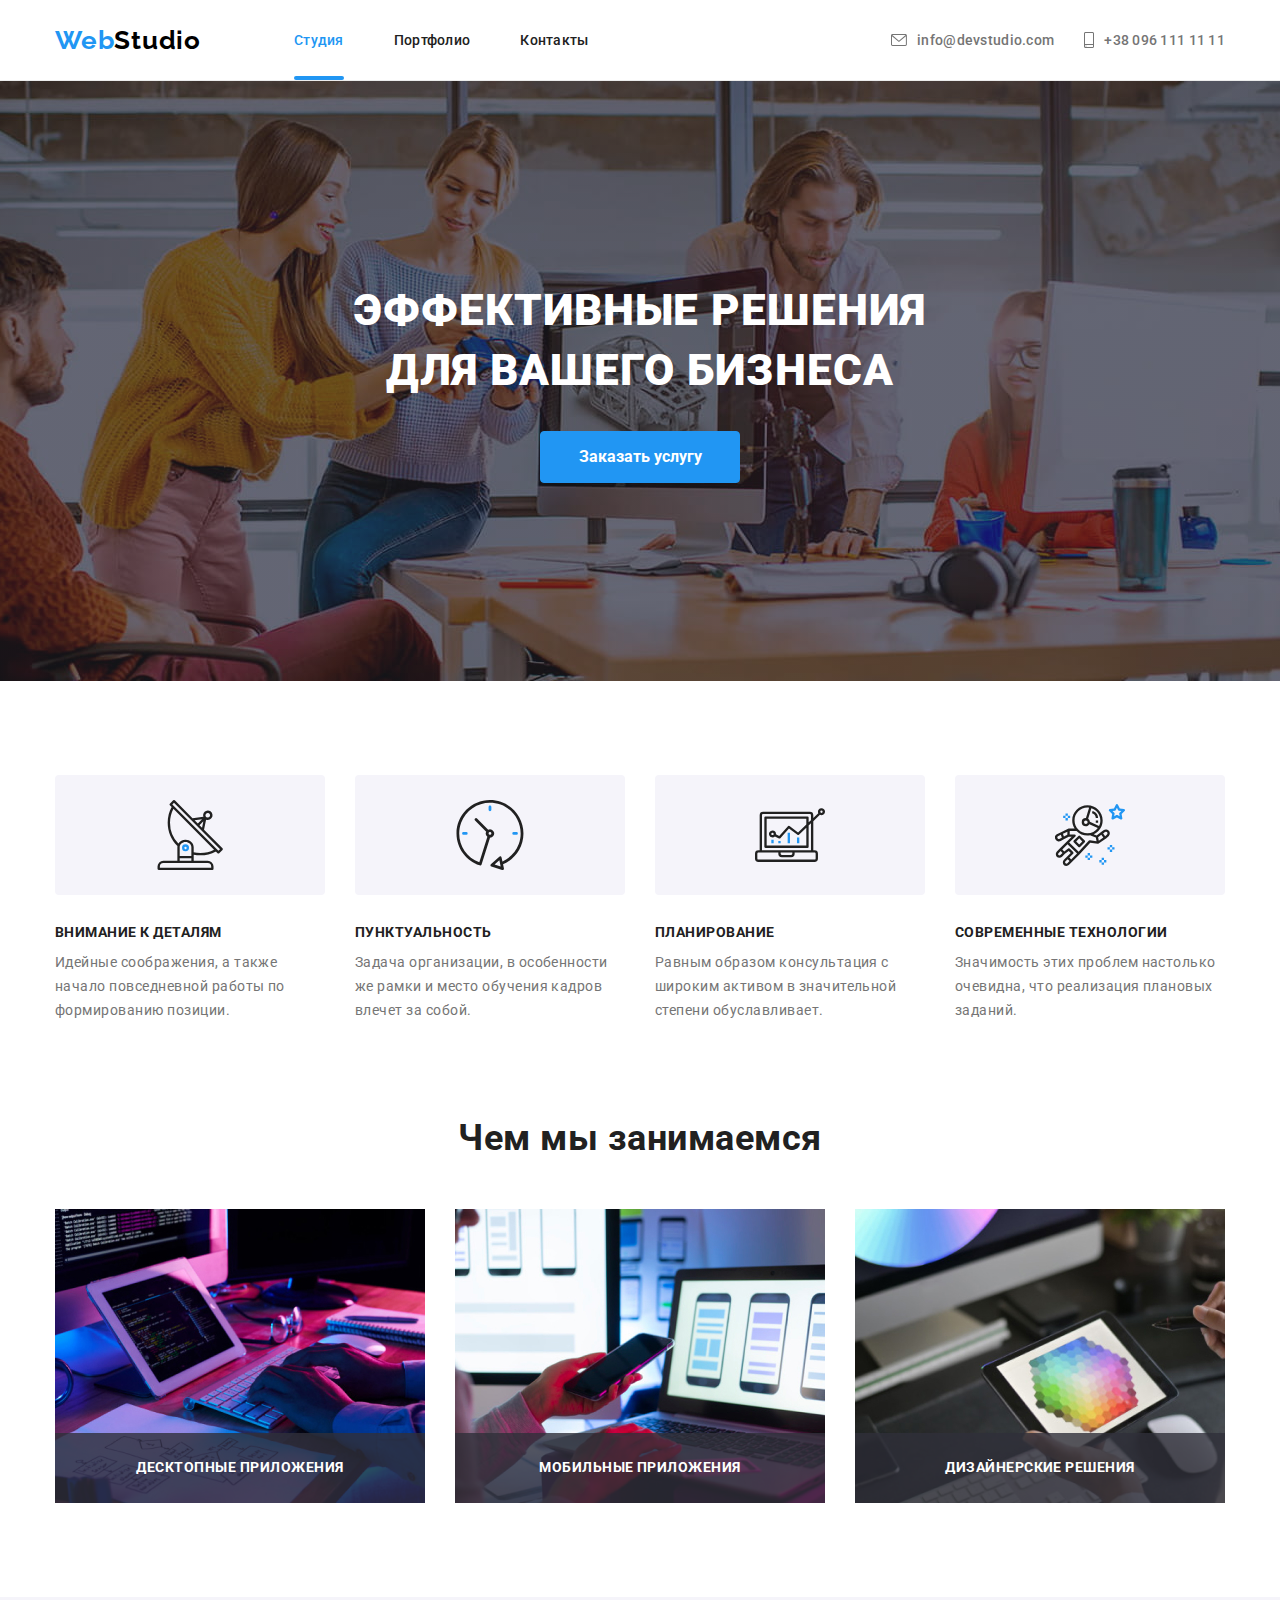
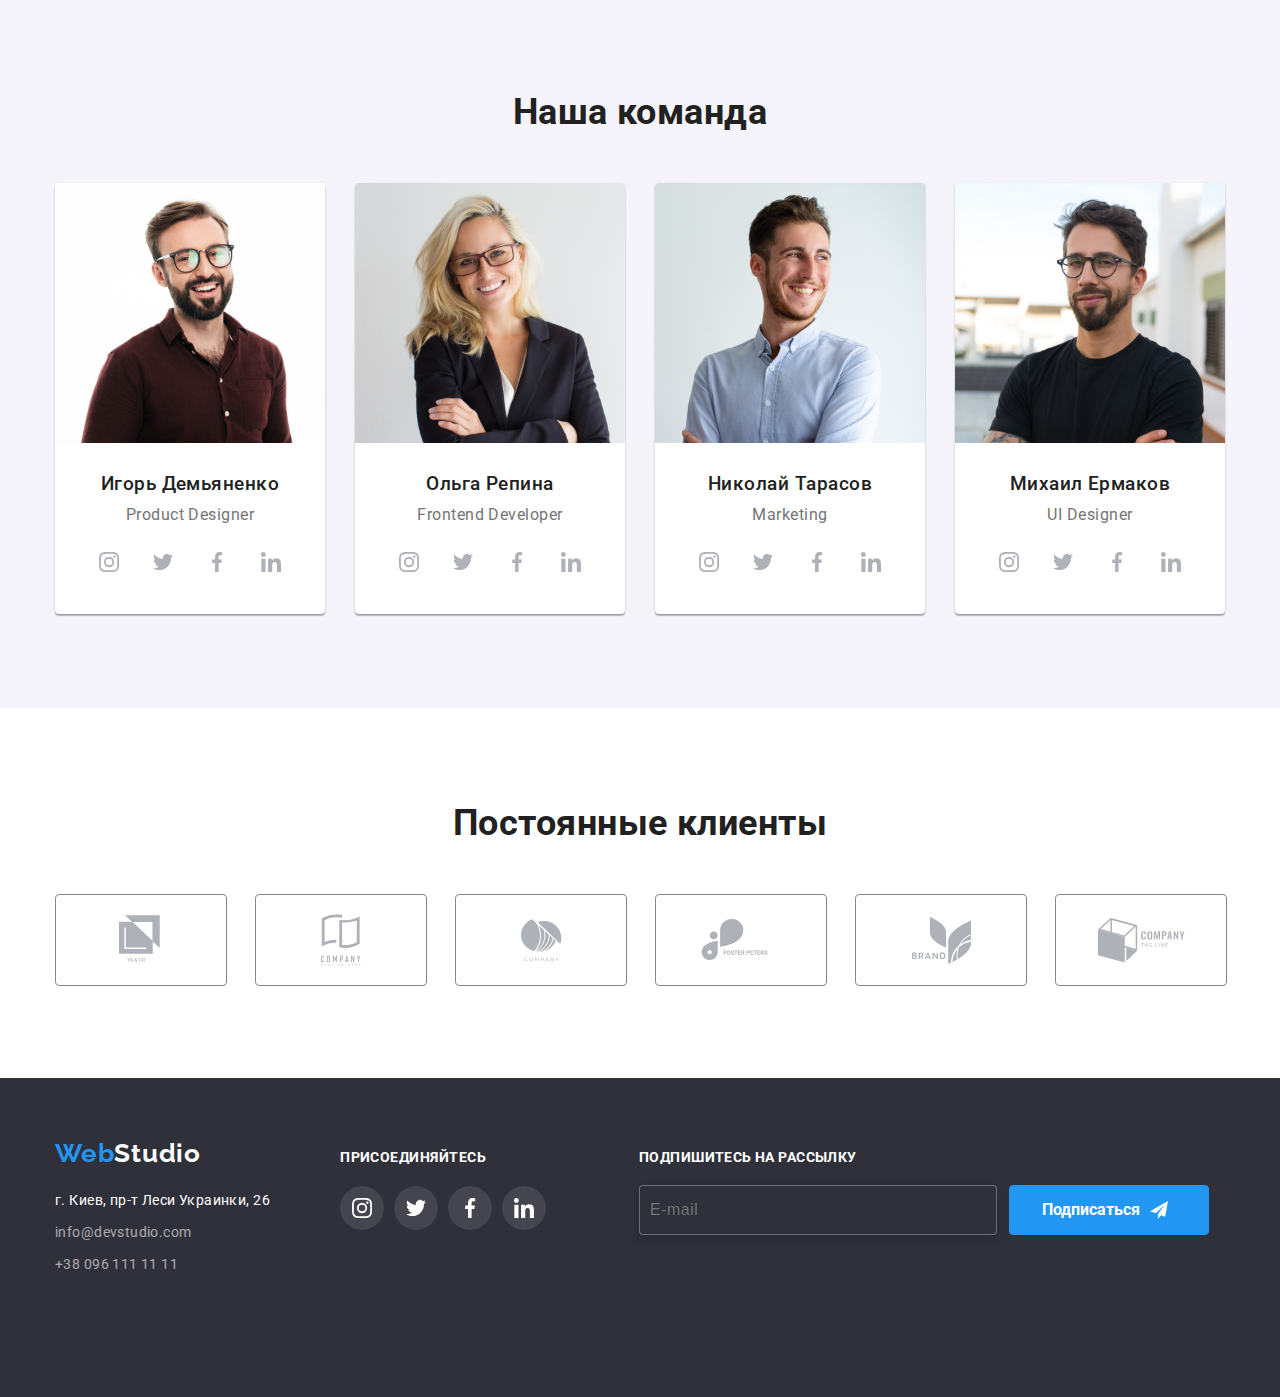
==== index.html @ ffe046ca "Initial commit" ====
<!DOCTYPE html>
<html lang="ru">
  <head>
    <meta charset="UTF-8" />
    <meta name="viewport" content="width=device-width, initial-scale=1.0" />
    <title>WebStudio</title>
    <link rel="preconnect" href="https://fonts.gstatic.com" />
    <link
      href="https://fonts.googleapis.com/css2?family=Raleway:wght@700&family=Roboto:wght@400;500;700;900&display=swap"
      rel="stylesheet"
    />
    <link rel="stylesheet" href="./css/main.min.css" />
  </head>
  <body class="page">
    <!--Шапка сайта-->
    <header class="page-header">
      <div class="container navigation-wrapper">
        <a class="logo-link" href="./index.html"
          ><span class="logo-blue">Web</span>Studio</a
        >
        <button
          type="button"
          class="menu-button"
          aria-expanded="false"
          data-menu-button
        >
          <svg
            class="icon-nav"
            width="40"
            height="40"
            aria-label="переключатель мобильного меню"
          >
            <use
              class="icon-cross"
              href="./images/icon/symbol-defs3.svg#icon-close"
            ></use>
            <use
              class="icon-menu"
              href="./images/icon/symbol-defs3.svg#icon-menu-hader"
            ></use>
          </svg>
        </button>
        <div class="menu-container" data-menu>
          <nav class="main-navigation">
            <ul class="nav">
              <li><a href="./index.html" class="link current">Студия</a></li>
              <li><a href="./portfolio.html" class="link">Портфолио</a></li>
              <li><a href="" class="link">Контакты</a></li>
            </ul>
          </nav>
          <ul class="nav nav-contacts">
            <li class="right">
              <a class="contact" href="mailto:info@devstudio.com">
                <svg class="icon-contact" width="16" height="12">
                  <use href="./images/icon/symbol-defs.svg#icon-mail"></use>
                </svg>
                info@devstudio.com
              </a>
            </li>
            <li class="right">
              <a class="contact" href="tel:+380961111111">
                <svg class="icon-contact" width="10" height="16">
                  <use
                    href="./images/icon/symbol-defs.svg#icon-smartphone"
                  ></use>
                </svg>
                +38 096 111 11 11
              </a>
            </li>
          </ul>
        </div>
      </div>
    </header>

    <main>
      <!--Герой-->
      <section class="hero">
        <h1 class="hero-title">Эффективные решения<br />для вашего бизнеса</h1>
        <button data-modal-open class="button">Заказать услугу</button>
      </section>

      <!--Преимущества-->
      <section class="section padding-zero">
        <div class="container">
          <h2 class="section-title visually-hidden">Наши преимущества</h2>
          <ul class="benefits">
            <li class="benefits-item">
              <div class="benefits-icon">
                <svg width="70" height="70">
                  <use
                    href="./images/icon/symbol-defs.svg#icon-attention"
                  ></use>
                </svg>
              </div>
              <h3 class="benefits-title">Внимание к деталям</h3>
              <p class="benefits-description">
                Идейные соображения, а также начало повседневной работы по
                формированию позиции.
              </p>
            </li>

            <li class="benefits-item">
              <div class="benefits-icon">
                <svg width="70" height="70">
                  <use href="./images/icon/symbol-defs.svg#icon-clock"></use>
                </svg>
              </div>
              <h3 class="benefits-title">Пунктуальность</h3>
              <p class="benefits-description">
                Задача организации, в особенности же рамки и место обучения
                кадров влечет за собой.
              </p>
            </li>

            <li class="benefits-item">
              <div class="benefits-icon">
                <svg width="70" height="70">
                  <use href="./images/icon/symbol-defs.svg#icon-diagram"></use>
                </svg>
              </div>
              <h3 class="benefits-title">Планирование</h3>
              <p class="benefits-description">
                Равным образом консультация с широким активом в значительной
                степени обуславливает.
              </p>
            </li>

            <li class="benefits-item">
              <div class="benefits-icon">
                <svg width="70" height="70">
                  <use
                    href="./images/icon/symbol-defs.svg#icon-astronaut"
                  ></use>
                </svg>
              </div>
              <h3 class="benefits-title">Современные технологии</h3>
              <p class="benefits-description">
                Значимость этих проблем настолько очевидна, что реализация
                плановых заданий.
              </p>
            </li>
          </ul>
        </div>
      </section>

      <!--Чем занимаемся-->
      <section class="section mobile-hidden">
        <div class="container">
          <h2 class="section-title">Чем мы занимаемся</h2>
          <ul class="work-types">
            <li class="work-type">
              <img src="./images/pc.jpg" alt="компьютер" width="370" />
              <p class="lable">Десктопные приложения</p>
            </li>
            <li class="work-type">
              <img src="./images/phone.jpg" alt="телефон" width="370" />
              <p class="lable">Мобильные приложения</p>
            </li>
            <li class="work-type">
              <img src="./images/tablet.jpg" alt="планшет" width="370" />
              <p class="lable">Дизайнерские решения</p>
            </li>
          </ul>
        </div>
      </section>

      <!--Команда-->
      <section class="section team-section">
        <div class="container">
          <h2 class="section-title">Наша команда</h2>
          <ul class="persons">
            <li class="person-card">
              <img
                src="./images/ihor_demyanenko.jpg"
                alt="Фото Игоря Демьяненко"
                width="270"
              />
              <h3 class="person-name">Игорь Демьяненко</h3>
              <p class="person-position">Product Designer</p>

              <ul class="list-social">
                <li>
                  <a class="link-social" href="">
                    <svg class="icon-social">
                      <use
                        href="./images/icon/symbol-defs.svg#icon-instagram"
                      ></use>
                    </svg>
                  </a>
                </li>
                <li>
                  <a class="link-social" href="">
                    <svg class="icon-social">
                      <use
                        href="./images/icon/symbol-defs.svg#icon-twitter"
                      ></use>
                    </svg>
                  </a>
                </li>
                <li>
                  <a class="link-social" href="">
                    <svg class="icon-social">
                      <use
                        href="./images/icon/symbol-defs.svg#icon-facebook"
                      ></use>
                    </svg>
                  </a>
                </li>
                <li>
                  <a class="link-social" href="">
                    <svg class="icon-social">
                      <use
                        href="./images/icon/symbol-defs.svg#icon-linkedin"
                      ></use>
                    </svg>
                  </a>
                </li>
              </ul>
            </li>
            <li class="person-card">
              <img
                src="./images/olha_repina.jpg"
                alt="Фото Ольги Репиной"
                width="270"
              />
              <h3 class="person-name">Ольга Репина</h3>
              <p class="person-position">Frontend Developer</p>
              <ul class="list-social">
                <li>
                  <a class="link-social" href="">
                    <svg class="icon-social">
                      <use
                        href="./images/icon/symbol-defs.svg#icon-instagram"
                      ></use>
                    </svg>
                  </a>
                </li>
                <li>
                  <a class="link-social" href="">
                    <svg class="icon-social">
                      <use
                        href="./images/icon/symbol-defs.svg#icon-twitter"
                      ></use>
                    </svg>
                  </a>
                </li>
                <li>
                  <a class="link-social" href="">
                    <svg class="icon-social">
                      <use
                        href="./images/icon/symbol-defs.svg#icon-facebook"
                      ></use>
                    </svg>
                  </a>
                </li>
                <li>
                  <a class="link-social" href="">
                    <svg class="icon-social">
                      <use
                        href="./images/icon/symbol-defs.svg#icon-linkedin"
                      ></use>
                    </svg>
                  </a>
                </li>
              </ul>
            </li>
            <li class="person-card">
              <img
                src="./images/nic_tarasov.jpg"
                alt="Фото Николая Тарасова"
                width="270"
              />
              <h3 class="person-name">Николай Тарасов</h3>
              <p class="person-position">Marketing</p>
              <ul class="list-social">
                <li>
                  <a class="link-social" href="">
                    <svg class="icon-social">
                      <use
                        href="./images/icon/symbol-defs.svg#icon-instagram"
                      ></use>
                    </svg>
                  </a>
                </li>
                <li>
                  <a class="link-social" href="">
                    <svg class="icon-social">
                      <use
                        href="./images/icon/symbol-defs.svg#icon-twitter"
                      ></use>
                    </svg>
                  </a>
                </li>
                <li>
                  <a class="link-social" href="">
                    <svg class="icon-social">
                      <use
                        href="./images/icon/symbol-defs.svg#icon-facebook"
                      ></use>
                    </svg>
                  </a>
                </li>
                <li>
                  <a class="link-social" href="">
                    <svg class="icon-social">
                      <use
                        href="./images/icon/symbol-defs.svg#icon-linkedin"
                      ></use>
                    </svg>
                  </a>
                </li>
              </ul>
            </li>
            <li class="person-card">
              <img
                src="./images/michail_yarmakov.jpg"
                alt="Фото Михаила Ярмакова"
                width="270"
              />
              <h3 class="person-name">Михаил Ермаков</h3>
              <p class="person-position">UI Designer</p>
              <ul class="list-social">
                <li>
                  <a class="link-social" href="">
                    <svg class="icon-social">
                      <use
                        href="./images/icon/symbol-defs.svg#icon-instagram"
                      ></use>
                    </svg>
                  </a>
                </li>
                <li>
                  <a class="link-social" href="">
                    <svg class="icon-social">
                      <use
                        href="./images/icon/symbol-defs.svg#icon-twitter"
                      ></use>
                    </svg>
                  </a>
                </li>
                <li>
                  <a class="link-social" href="">
                    <svg class="icon-social">
                      <use
                        href="./images/icon/symbol-defs.svg#icon-facebook"
                      ></use>
                    </svg>
                  </a>
                </li>
                <li>
                  <a class="link-social" href="">
                    <svg class="icon-social">
                      <use
                        href="./images/icon/symbol-defs.svg#icon-linkedin"
                      ></use>
                    </svg>
                  </a>
                </li>
              </ul>
            </li>
          </ul>
        </div>

        <!--Клиенты-->
      </section>
      <section class="section">
        <div class="container">
          <h2 class="section-title">Постоянные клиенты</h2>
          <ul class="client-list">
            <li class="client-link">
              <a class="link-clients" href="">
                <svg class="icon-clients" width="45" height="50">
                  <use href="./images/icon/symbol-defs.svg#icon-logo1"></use>
                </svg>
              </a>
            </li>
            <li class="client-link">
              <a class="link-clients" href="">
                <svg class="icon-clients" width="40" height="52">
                  <use href="./images/icon/symbol-defs.svg#icon-logo2"></use>
                </svg>
              </a>
            </li>
            <li class="client-link">
              <a class="link-clients" href="">
                <svg class="icon-clients" width="41" height="43">
                  <use href="./images/icon/symbol-defs.svg#icon-logo3"></use>
                </svg>
              </a>
            </li>
            <li class="client-link">
              <a class="link-clients" href="">
                <svg class="icon-clients" width="80" height="42">
                  <use href="./images/icon/symbol-defs.svg#icon-logo4"></use>
                </svg>
              </a>
            </li>
            <li class="client-link">
              <a class="link-clients" href="">
                <svg class="icon-clients" width="59" height="47">
                  <use href="./images/icon/symbol-defs.svg#icon-logo5"></use>
                </svg>
              </a>
            </li>
            <li class="client-link">
              <a class="link-clients" href="">
                <svg class="icon-clients" width="89" height="45">
                  <use href="./images/icon/symbol-defs.svg#icon-logo-6"></use>
                </svg>
              </a>
            </li>
          </ul>
        </div>
      </section>
    </main>

    <!--Футер-->
    <footer class="footer">
      <div class="container flex-footer">
        <div class="social-wrapper">
          <div>
            <a class="logo-link white" href="./index.html"
              ><span class="logo-blue">Web</span>Studio
            </a>
            <address class="footer-contacts">
              <ul class="footer-contacts-list">
                <li class="contacts-address">
                  г. Киев, пр-т Леси Украинки, 26
                </li>
                <li>
                  <a class="contacts-link" href="mailto:info@devstudio.com"
                    >info@devstudio.com
                  </a>
                </li>
                <li>
                  <a class="contacts-link" href="tel:+380961111111"
                    >+38 096 111 11 11
                  </a>
                </li>
              </ul>
            </address>
          </div>
          <div class="footer-socials">
            <p class="join">присоединяйтесь</p>
            <ul class="list-social">
              <li>
                <a class="link-social inverse" href="">
                  <svg class="icon-social">
                    <use
                      href="./images/icon/symbol-defs.svg#icon-instagram"
                    ></use>
                  </svg>
                </a>
              </li>
              <li>
                <a class="link-social inverse" href="">
                  <svg class="icon-social">
                    <use
                      href="./images/icon/symbol-defs.svg#icon-twitter"
                    ></use>
                  </svg>
                </a>
              </li>
              <li>
                <a class="link-social inverse" href="">
                  <svg class="icon-social">
                    <use
                      href="./images/icon/symbol-defs.svg#icon-facebook"
                    ></use>
                  </svg>
                </a>
              </li>
              <li>
                <a class="link-social inverse" href="">
                  <svg class="icon-social">
                    <use
                      href="./images/icon/symbol-defs.svg#icon-linkedin"
                    ></use>
                  </svg>
                </a>
              </li>
            </ul>
          </div>
        </div>
        <form class="subscription-form">
          <label class="subscription-lable">
            Подпишитесь на рассылку
            <input
              class="subscription-input"
              type="email"
              name="email"
              placeholder="E-mail"
            />
          </label>
          <button class="button display-flex" type="submit">
            Подписаться
            <svg class="subscription-icon" width="18" height="18">
              <use href="./images/icon/symbol-defs2.svg#icon-icon-send"></use>
            </svg>
          </button>
        </form>
      </div>
    </footer>

    <!---модальное окно-->
    <div data-modal class="backdrop is-hidden">
      <div class="modal">
        <button data-modal-close class="modal-button">
          <svg class="icon-closeblack" width="18" height="18">
            <use href="./images/icon/symbol-defs.svg#icon-closeblack"></use>
          </svg>
        </button>

        <p class="modal-tittle">Оставьте свои данные, мы вам перезвоним</p>
        <form class="form">
          <label class="form-lable">
            Имя
            <input
              class="form-input"
              type="text"
              name="name"
              autofocus="true"
            />
            <svg class="form-svg" width="18" height="18">
              <use href="./images/icon/symbol-defs2.svg#icon-person"></use>
            </svg>
          </label>

          <label class="form-lable">
            Телефон
            <input class="form-input" type="tel" name="phone_numbe" />
            <svg class="form-svg" width="18" height="18">
              <use href="./images/icon/symbol-defs2.svg#icon-phone"></use>
            </svg>
          </label>

          <label class="form-lable">
            Email
            <input class="form-input" type="email" name="email" />
            <svg class="form-svg" width="18" height="18">
              <use href="./images/icon/symbol-defs2.svg#icon-email-black"></use>
            </svg>
          </label>

          <label class="form-lable">
            Комментарий
            <textarea
              class="form-textarea"
              name="feedback"
              rows="5"
              placeholder="Введите текст"
            ></textarea>
          </label>

          <label class="checkbox-lable">
            <input class="checkbox-input" type="checkbox" name="" />
            <span class="checkbox-icon"></span>
            Соглашаюсь с рассылкой и принимаю
            <a class="checkbox-link" href="">Условия договора</a>
          </label>

          <div class="form-button">
            <button class="button" type="submit">Отправить</button>
          </div>
        </form>
      </div>
    </div>
    <script src="./js/menu.js"></script>
    <script src="./js/modal.js"></script>
  </body>
</html>
---- css/main.min.css ----
body{background-color:#fff;color:#757575;font-family:Roboto,sans-serif;letter-spacing:0.03em;margin:0px}ul{list-style:none}.container{-webkit-box-sizing:border-box;box-sizing:border-box;margin-left:auto;margin-right:auto;padding-left:15px;padding-right:15px}@media screen and (min-width: 480px){.container{width:480px}}@media screen and (min-width: 768px){.container{width:768px}}@media screen and (min-width: 1200px){.container{width:1200px}}.section{padding-top:60px;padding-bottom:60px}@media screen and (min-width: 1200px){.section{padding-top:94px;padding-bottom:94px}}.section .section-title{margin-top:0px;margin-bottom:30px;color:#212121;font-weight:700;font-size:28px;line-height:1.17;text-align:center}@media screen and (min-width: 768px){.section .section-title{margin-bottom:50px;font-size:36px;line-height:1.17}}.visually-hidden{position:absolute;clip:rect(0 0 0 0);width:1px;height:1px;margin:-1px}.display-flex{display:-webkit-box;display:-ms-flexbox;display:flex;-webkit-box-align:center;-ms-flex-align:center;align-items:center}@media screen and (min-width: 1200px){.padding-zero{padding-bottom:0px}}@media screen and (max-width: 1199px){.mobile-hidden{display:none}}.button{border:1px solid #2196f3;border-radius:4px;padding:10px 32px;min-width:200px;cursor:pointer;background-color:#2196f3;color:#fff;font-family:inherit;font-weight:700;font-size:16px;line-height:1.87;text-align:center}.checkbox{margin-top:20px;margin-bottom:30px}.checkbox-lable{display:-webkit-box;display:-ms-flexbox;display:flex;-ms-flex-wrap:wrap;flex-wrap:wrap;margin-top:20px;margin-bottom:30px;font-size:12px;line-height:1.17px;-webkit-box-align:center;-ms-flex-align:center;align-items:center;letter-spacing:0.03em}@media screen and (min-width: 1200px){.checkbox-lable{font-size:14px}}.checkbox-input{position:absolute;appearance:none;-webkit-appearance:none;-moz-appearance:none}.checkbox-input:checked+.checkbox-icon{border-color:#2196f3;background-size:contain;background-color:#2196f3;background-image:url(../images/icon/icon-check.svg);background-origin:border-box}.checkbox-link{margin-left:3px;font-size:inherit;line-height:1.17;letter-spacing:0.03em;color:#2196f3}.checkbox-icon{display:inline-block;width:16px;height:15px;margin-right:7px;border:1.5px solid #212121;border-radius:1.5px}.logo-link{display:block;color:#000;font-family:Raleway, sans-serif;font-weight:700;letter-spacing:0.03em;text-decoration:none;margin-right:88px;font-size:24px;line-height:28px}@media screen and (min-width: 1200px){.logo-link{margin-right:93px;font-size:26px;line-height:1.19}}.logo-link.white{margin-bottom:20px;color:#fff}.logo-link .logo-blue{color:#2196f3}.page-header{-webkit-box-sizing:border-box;box-sizing:border-box;position:relative;border-bottom:1px solid #ececec}.page-header .navigation-wrapper{display:-webkit-box;display:-ms-flexbox;display:flex;-webkit-box-align:center;-ms-flex-align:center;align-items:center}.menu-button{display:-webkit-inline-box;display:-ms-inline-flexbox;display:inline-flex;margin:0;margin-left:auto;padding:0;border:none;background-color:transparent;outline:none;cursor:pointer}.menu-button:hover svg,.menu-button:focus svg{fill:#2196f3}@media screen and (min-width: 768px){.menu-button{display:none}}.icon-nav{fill:#212121}.menu-button .icon-cross{display:none}.menu-button.is-open .icon-cross{display:block}.menu-button.is-open .icon-menu{display:none}.menu-container{display:none;position:absolute;left:0;top:100%;width:100%;padding-top:60px;padding-bottom:60px;text-align:center;z-index:1;background-color:#fff;-webkit-box-shadow:0px 4px 8px rgba(0,0,0,0.04),0px 2px 4px rgba(0,0,0,0.08),0px 1px 3px rgba(0,0,0,0.16);box-shadow:0px 4px 8px rgba(0,0,0,0.04),0px 2px 4px rgba(0,0,0,0.08),0px 1px 3px rgba(0,0,0,0.16)}@media screen and (max-width: 767px){.menu-container.is-open{display:block}}@media screen and (min-width: 768px){.menu-container{position:relative;display:-webkit-box;display:-ms-flexbox;display:flex;width:100%;-webkit-box-shadow:none;box-shadow:none;padding-top:0;padding-bottom:0}}@media screen and (min-width: 768px){.main-navigation{display:-webkit-box;display:-ms-flexbox;display:flex;-webkit-box-align:center;-ms-flex-align:center;align-items:center}}.nav{margin:0px;padding:0px;text-align:center}@media screen and (min-width: 768px){.nav{display:-webkit-box;display:-ms-flexbox;display:flex;-webkit-box-orient:horizontal;-webkit-box-direction:normal;-ms-flex-direction:row;flex-direction:row;margin-left:auto}.nav li:not(:last-child){margin-right:50px}.nav li:not(:last-child).right{margin-right:30px}}@media screen and (max-width: 767px){.nav li:not(:last-child).right{margin-bottom:16px}}@media screen and (min-width: 768px) and (max-width: 1199px){.nav li:not(:last-child).right{margin-bottom:10px;margin-right:0}}@media screen and (min-width: 768px) and (max-width: 1199px){.nav.nav-contacts{display:-webkit-box;display:-ms-flexbox;display:flex;-webkit-box-orient:vertical;-webkit-box-direction:normal;-ms-flex-direction:column;flex-direction:column;-webkit-box-pack:center;-ms-flex-pack:center;justify-content:center;-webkit-box-align:start;-ms-flex-align:start;align-items:flex-start}}.nav .contact{-webkit-box-pack:center;-ms-flex-pack:center;justify-content:center;color:#757575;font-weight:500;font-size:14px;line-height:16px;letter-spacing:0.02em;text-decoration:none;display:-webkit-box;display:-ms-flexbox;display:flex;-webkit-box-align:center;-ms-flex-align:center;align-items:center;margin-bottom:0}@media screen and (min-width: 768px) and (max-width: 1199px){.nav .contact{font-size:12px;line-height:1.17;letter-spacing:0.02em}}@media screen and (max-width: 1199px){.nav .contact{padding-top:0;padding-bottom:0;margin-right:0}}.nav .contact .icon-contact{margin-right:10px;fill:currentColor}.nav a{display:inline-block;padding-top:0;padding-bottom:8px;margin-bottom:40px;-webkit-transition:color 250ms cubic-bezier(0.4, 0, 0.2, 1);transition:color 250ms cubic-bezier(0.4, 0, 0.2, 1)}@media screen and (min-width: 768px){.nav a{padding-top:32px;padding-bottom:32px;margin-bottom:0}}.nav a:hover,.nav a:focus{color:#2196f3}.link{color:#212121;font-weight:500;font-size:14px;line-height:16px;letter-spacing:0.02em;text-decoration:none}.link.current{position:relative;color:#2196f3}.link.current::before{content:'';position:absolute;bottom:0;left:0;width:100%;height:4px;border-radius:2px;background-color:#2196f3}.hero{-webkit-box-sizing:border-box;box-sizing:border-box;max-width:1600px;height:600px;margin-left:auto;margin-right:auto;padding-top:200px;padding-bottom:200px;background-image:-webkit-gradient(linear, left top, right top, from(rgba(47,48,58,0.4)), to(rgba(47,48,58,0.4))),url("../images/hero.jpg");background-image:linear-gradient(to right, rgba(47,48,58,0.4), rgba(47,48,58,0.4)),url("../images/hero.jpg");background-color:#2f303a;background-position:center;background-repeat:no-repeat;background-size:cover;color:#fff;letter-spacing:0.06em;text-align:center}.hero-title{margin-top:0;margin-bottom:30px;font-weight:900;font-size:26px;line-height:1.62;text-transform:uppercase}@media screen and (min-width: 1200px){.hero-title{font-size:44px;line-height:1.36}}.backdrop{z-index:999;position:absolute;top:0;left:0;width:100%;height:100%;background-color:rgba(0,0,0,0.2);opacity:1;-webkit-transition:opacity 250ms cubic-bezier(0.4, 0, 0.2, 1);transition:opacity 250ms cubic-bezier(0.4, 0, 0.2, 1)}.backdrop.is-hidden{opacity:0;pointer-events:none}.modal{-webkit-box-sizing:border-box;box-sizing:border-box;min-height:581px;width:calc(100% - 30px);padding:40px;background-color:#fff;position:absolute;top:50%;left:50%;-webkit-transform:translate(-50%, -50%);transform:translate(-50%, -50%)}@media screen and (min-width: 768px){.modal{max-width:450px}}@media screen and (min-width: 1200px){.modal{max-width:528px}}.modal-tittle{margin-top:0;margin-bottom:12px;font-weight:700;font-size:20px;line-height:1.15;text-align:center;letter-spacing:0.03em;color:#212121}.modal-button{position:absolute;top:8px;right:8px;padding:0;margin:0;-webkit-box-pack:center;-ms-flex-pack:center;justify-content:center;height:30px;width:30px;background-color:#fff;border:1px solid rgba(0,0,0,0.1);border-radius:50%}.modal-button .icon-closeblack{display:block;margin:auto;fill:#000000;outline:none;-webkit-transition-property:fill;transition-property:fill;-webkit-transition-duration:250ms;transition-duration:250ms;-webkit-transition-timing-function:cubic-bezier(0.4, 0, 0.2, 1);transition-timing-function:cubic-bezier(0.4, 0, 0.2, 1)}.modal-button:focus,.modal-button:hover{outline:none;cursor:pointer}.modal-button:focus>.icon-closeblack,.modal-button:hover>.icon-closeblack{fill:#2196f3;outline:none}.form{margin-top:0;margin-bottom:0}.form-lable{margin-bottom:4px;display:block;position:relative;font-size:12px;line-height:1.17;letter-spacing:0.01em}@media screen and (min-width: 1200px){.form-lable{margin-bottom:10px}}.form-lable:focus-within>.form-input{outline:none;border:1px solid #2196f3}.form-lable:focus-within>.form-svg{fill:#2196f3}.form-input{display:block;-webkit-box-sizing:border-box;box-sizing:border-box;width:100%;padding-left:42px;padding-right:12px;padding-top:12px;padding-bottom:12px;margin-top:4px;font-size:14px;line-height:1.14;letter-spacing:0.01em;border:1px solid rgba(33,33,33,0.2);box-sizing:border-box;border-radius:4px;-webkit-transition-property:#eee;transition-property:#eee;-webkit-transition-duration:250ms;transition-duration:250ms;-webkit-transition-timing-function:cubic-bezier(0.4, 0, 0.2, 1);transition-timing-function:cubic-bezier(0.4, 0, 0.2, 1)}.form-svg{position:absolute;bottom:11px;left:12px;fill:#212121}.form-button{text-align:center}.form-textarea{display:block;-webkit-box-sizing:border-box;box-sizing:border-box;width:100%;height:120px;padding-left:16px;padding-right:12px;padding-top:12px;padding-bottom:12px;margin-top:4px;resize:none;font-size:14px;line-height:1.14;letter-spacing:0.01em;border:1px solid rgba(33,33,33,0.2);border-radius:4px;-webkit-transition-property:#eee;transition-property:#eee;-webkit-transition-duration:250ms;transition-duration:250ms;-webkit-transition-timing-function:cubic-bezier(0.4, 0, 0.2, 1);transition-timing-function:cubic-bezier(0.4, 0, 0.2, 1)}.form-textarea:focus{outline:none;border:1px solid #2196f3}.form-textarea::-webkit-input-placeholder{font-size:14px;line-height:1.14;letter-spacing:0.01em;color:rgba(117,117,117,0.5)}.form-textarea:-ms-input-placeholder{font-size:14px;line-height:1.14;letter-spacing:0.01em;color:rgba(117,117,117,0.5)}.form-textarea::-ms-input-placeholder{font-size:14px;line-height:1.14;letter-spacing:0.01em;color:rgba(117,117,117,0.5)}.form-textarea::placeholder{font-size:14px;line-height:1.14;letter-spacing:0.01em;color:rgba(117,117,117,0.5)}.benefits{margin-top:0px;margin-bottom:0px;padding:0px;display:-webkit-box;display:-ms-flexbox;display:flex;-ms-flex-wrap:wrap;flex-wrap:wrap}@media screen and (max-width: calc(767px)){.benefits .benefits-item:not(:last-child){margin-bottom:30px}}@media screen and (min-width: 480px){.benefits .benefits-item{width:100%}}@media screen and (min-width: 768px){.benefits .benefits-item{width:calc((100% - 30px) / 2);margin-bottom:30px}.benefits .benefits-item:nth-child(2n){margin-left:30px}.benefits .benefits-item:nth-last-child(-n+2){margin-bottom:0}}@media screen and (min-width: 1200px){.benefits .benefits-item{width:calc((100% - 30px * 3) / 4);margin-bottom:0}.benefits .benefits-item+.benefits-item{margin-left:30px}}.benefits-icon{display:-webkit-box;display:-ms-flexbox;display:flex;-webkit-box-pack:center;-ms-flex-pack:center;justify-content:center;-webkit-box-align:center;-ms-flex-align:center;align-items:center;height:120px;margin-bottom:30px;background-color:#f5f4fa;border-radius:4px}.benefits-title{margin-top:0px;margin-bottom:10px;color:#212121;font-weight:700;font-size:14px;line-height:1.14;text-transform:uppercase}.benefits-description{margin-top:0;margin-bottom:0px;font-size:14px;line-height:1.71}.work-types{display:-webkit-box;display:-ms-flexbox;display:flex;margin-top:0;margin-bottom:0;padding-left:0;padding-right:0}.work-types .work-type{position:relative;margin-top:0px}.work-types .work-type:not(:last-child){margin-right:30px}.work-types .work-type>img{display:block}.work-types .work-type>.lable{position:absolute;margin:0;left:0;bottom:0;width:100%;padding-top:27px;padding-bottom:27px;background-color:rgba(47,48,58,0.8);text-align:center;font-weight:700;font-size:14px;line-height:1.14;text-transform:uppercase;color:#fff}.team-section{background-color:#f5f4fa}.persons{margin:0px;padding-left:0px;padding-right:0px}@media screen and (min-width: 768px){.persons{display:-webkit-box;display:-ms-flexbox;display:flex;-ms-flex-wrap:wrap;flex-wrap:wrap}}.person-card{margin-top:0;margin-bottom:0;padding-left:0;padding-right:0;padding-bottom:24px;background-color:#fff;font-size:16px;line-height:1.19;text-align:center;border-radius:4px;-webkit-box-shadow:0px 1px 3px rgba(0,0,0,0.12),0px 1px 1px rgba(0,0,0,0.14),0px 2px 1px rgba(0,0,0,0.2);box-shadow:0px 1px 3px rgba(0,0,0,0.12),0px 1px 1px rgba(0,0,0,0.14),0px 2px 1px rgba(0,0,0,0.2)}@media screen and (max-width: 767px){.person-card:not(:last-child){margin-bottom:30px}}@media screen and (min-width: 768px){.person-card{width:calc((100% - 30px) / 2);margin-bottom:30px}}@media screen and (min-width: 768px) and (max-width: 1199px){.person-card:nth-child(2n){margin-left:30px}.person-card:nth-last-child(-n+2){margin-bottom:0}}@media screen and (min-width: 1200px){.person-card{width:calc((100% - 30px * 3) / 4);padding-bottom:30px;margin-left:0;margin-bottom:0}.person-card:not(:last-child){margin-right:30px}}.person-card>img{display:block;border-top-left-radius:4px;border-top-right-radius:4px;width:100%}.person-card .person-name{margin-top:30px;margin-bottom:10px;color:#212121;font-weight:500}.person-card .person-position{margin-top:0px;margin-bottom:16px}.list-social{display:-webkit-box;display:-ms-flexbox;display:flex;padding:0;margin:0;-webkit-box-pack:center;-ms-flex-pack:center;justify-content:center}.list-social li:not(:last-child){margin-right:10px}.link-social{display:-webkit-inline-box;display:-ms-inline-flexbox;display:inline-flex;padding:0;margin:0;-webkit-box-pack:center;-ms-flex-pack:center;justify-content:center;height:44px;width:44px;border-radius:50%;color:#afb1b8;-webkit-transition-property:background-color, color;transition-property:background-color, color;-webkit-transition-duration:250ms;transition-duration:250ms;-webkit-transition-timing-function:cubic-bezier(0.4, 0, 0.2, 1);transition-timing-function:cubic-bezier(0.4, 0, 0.2, 1)}.link-social.inverse{color:white;background:rgba(255,255,255,0.1)}.link-social:hover,.link-social:focus{background-color:#2196f3;color:#fff}.link-social .icon-social{display:block;height:20px;width:20px;margin:auto;fill:currentColor}.client-list{display:-webkit-box;display:-ms-flexbox;display:flex;-ms-flex-wrap:wrap;flex-wrap:wrap;margin:0px;padding-left:0px;padding-right:0px}.client-link{display:block;padding:0;margin:0;height:90px;margin-bottom:30px}@media screen and (max-width: 767px){.client-link{width:calc((100% - 30px) / 2)}.client-link:nth-child(2n){margin-left:30px}.client-link:nth-last-child(-n+2){margin-bottom:0}}@media screen and (min-width: 768px){.client-link{width:calc((100% - 30px * 2) / 3);margin-left:0;margin-bottom:30px}}@media screen and (min-width: 768px) and (max-width: 1199px){.client-link{margin-right:30px}.client-link:nth-child(3n){margin-right:0}}@media screen and (min-width: 768px){.client-link:nth-last-child(-n+3){margin-bottom:0}}@media screen and (min-width: 1200px){.client-link{width:170px;margin-left:0;margin-bottom:0}.client-link:not(:last-child){margin-right:30px}}.link-clients{display:-webkit-box;display:-ms-flexbox;display:flex;-webkit-box-pack:center;-ms-flex-pack:center;justify-content:center;-webkit-box-align:center;-ms-flex-align:center;align-items:center;width:100%;height:100%;border:1px solid #84868b;border-radius:4px;color:#afb1b8;-webkit-transition:border-color,color 250ms cubic-bezier(0.4, 0, 0.2, 1);transition:border-color,color 250ms cubic-bezier(0.4, 0, 0.2, 1)}.link-clients:hover,.link-clients:focus{border-color:#2196f3;color:#2196f3}.link-clients .icon-clients{display:block;margin:auto;fill:currentColor}.footer{padding:60px 0;background-color:#2f303a}.footer .flex-footer{text-align:center}.footer .flex-footer .logo-link{margin:0 auto 20px}@media screen and (min-width: 1200px){.footer .flex-footer{display:-webkit-box;display:-ms-flexbox;display:flex;-webkit-box-align:baseline;-ms-flex-align:baseline;align-items:baseline;text-align:left}}@media screen and (min-width: 768px){.social-wrapper{display:-webkit-box;display:-ms-flexbox;display:flex;-ms-flex-pack:distribute;justify-content:space-around;-webkit-box-align:baseline;-ms-flex-align:baseline;align-items:baseline}}.footer-contacts{font-style:normal;margin-bottom:60px}.footer-contacts .footer-contacts-list{margin-top:0px;margin-bottom:0px;padding-left:0px;font-size:14px;line-height:1.71;letter-spacing:0.03em}.footer-contacts .footer-contacts-list .contacts-address{color:#fff}.footer-contacts .footer-contacts-list .contacts-link{display:block;color:rgba(255,255,255,0.6);text-decoration:none}.footer-contacts .footer-contacts-list>li:not(:last-child){margin-bottom:8px}.footer-socials{margin-bottom:60px}@media screen and (min-width: 1200px){.footer-socials{margin-bottom:0;margin-left:70px}}.footer-socials .join{margin-top:0;margin-bottom:20px;color:#fff;font-weight:700;font-size:14px;line-height:1.14;text-transform:uppercase}.subscription-form{text-align:center}@media screen and (min-width: 1200px){.subscription-form{display:-webkit-box;display:-ms-flexbox;display:flex;-webkit-box-align:end;-ms-flex-align:end;align-items:flex-end;text-align:left}}.subscription-form .subscription-lable{display:block;font-weight:700;font-size:14px;line-height:16px;letter-spacing:0.03em;text-transform:uppercase;color:#fff}@media screen and (min-width: 1200px){.subscription-form .subscription-lable{margin-left:93px}}.subscription-form .subscription-input{display:block;-webkit-box-sizing:border-box;box-sizing:border-box;width:calc(100% - 30px);height:50px;margin:20px auto;padding-left:10px;background-color:#2f303a;border:1px solid rgba(255,255,255,0.3);-webkit-filter:drop-shadow(0px 4px 4px rgba(0,0,0,0.15));filter:drop-shadow(0px 4px 4px rgba(0,0,0,0.15));border-radius:4px;color:rgba(255,255,255,0.6);font-size:16px;line-height:1.25;letter-spacing:0.03em}@media screen and (min-width: 768px){.subscription-form .subscription-input{width:450px}}@media screen and (min-width: 1200px){.subscription-form .subscription-input{width:358px;margin-right:12px;margin-bottom:0}}.subscription-form .subscription-icon{margin-left:10px}.subscription-form .button{margin:0 auto;max-height:50px}.project-portfolio{padding-top:94px;padding-bottom:94px}.project-portfolio .project-title{margin-top:0;margin-bottom:0}.filters{display:-webkit-box;display:-ms-flexbox;display:flex;-ms-flex-wrap:wrap;flex-wrap:wrap;margin-top:0px;margin-bottom:32px;padding-left:0px;padding-right:0px}@media screen and (min-width: 768px){.filters{margin-bottom:30px;-webkit-box-pack:center;-ms-flex-pack:center;justify-content:center}}@media screen and (min-width: 1200px){.filters{margin-bottom:50px}}.filters .filters-type{margin-bottom:8px}.filters .filters-type:not(:last-child){margin-right:8px}@media screen and (min-width: 768px){.filters .filters-type{margin-bottom:0}}.filters .filter-button{border:1px solid transparent;border-radius:4px;padding:6px 22px;min-width:73px;cursor:pointer;background-color:#f5f4fa;color:#212121;font-family:inherit;font-weight:500;font-size:16px;line-height:1.62;text-align:center;-webkit-transition-property:border, background-color, color, -webkit-box-shadow;transition-property:border, background-color, color, -webkit-box-shadow;transition-property:border, background-color, color, box-shadow;transition-property:border, background-color, color, box-shadow, -webkit-box-shadow;-webkit-transition-duration:250ms;transition-duration:250ms;-webkit-transition-timing-function:cubic-bezier(0.4, 0, 0.2, 1);transition-timing-function:cubic-bezier(0.4, 0, 0.2, 1)}.filters .filter-button:hover,.filters .filter-button:focus{border:1px solid #2196f3;background-color:#2196f3;color:#fff;-webkit-box-shadow:0px 3px 1px rgba(0,0,0,0.1),0px 1px 2px rgba(0,0,0,0.08),0px 2px 2px rgba(0,0,0,0.12);box-shadow:0px 3px 1px rgba(0,0,0,0.1),0px 1px 2px rgba(0,0,0,0.08),0px 2px 2px rgba(0,0,0,0.12)}.project-list{display:-webkit-box;display:-ms-flexbox;display:flex;-ms-flex-wrap:wrap;flex-wrap:wrap;margin-top:0px;margin-bottom:0px;padding-left:0px;padding-right:0px}.project-list .project-item{margin-bottom:30px}@media screen and (min-width: 768px){.project-list .project-item{width:calc((100% - 30px) / 2);margin-right:30px}}@media screen and (min-width: 768px) and (max-width: 1199px){.project-list .project-item:nth-child(2n){margin-right:0}.project-list .project-item:nth-last-child(-n+2){margin-bottom:0}}@media screen and (min-width: 1200px){.project-list .project-item{width:calc((100% - 30px * 2) / 3)}.project-list .project-item:nth-child(3n){margin-right:0}.project-list .project-item:nth-last-child(-n+3){margin-bottom:0}}.project-card{display:block;text-decoration:none;margin:0;padding:0;-webkit-transition:-webkit-box-shadow 250ms cubic-bezier(0.4, 0, 0.2, 1);transition:-webkit-box-shadow 250ms cubic-bezier(0.4, 0, 0.2, 1);transition:box-shadow 250ms cubic-bezier(0.4, 0, 0.2, 1);transition:box-shadow 250ms cubic-bezier(0.4, 0, 0.2, 1), -webkit-box-shadow 250ms cubic-bezier(0.4, 0, 0.2, 1)}.project-card:hover,.project-card:focus{-webkit-box-shadow:0px 1px 1px rgba(0,0,0,0.12),0px 4px 4px rgba(0,0,0,0.06),1px 4px 6px rgba(0,0,0,0.16);box-shadow:0px 1px 1px rgba(0,0,0,0.12),0px 4px 4px rgba(0,0,0,0.06),1px 4px 6px rgba(0,0,0,0.16)}.project-card:hover .overlay,.project-card:focus .overlay{-webkit-transform:translateY(0);transform:translateY(0)}.project-box{position:relative;overflow:hidden;width:100%;height:100%}.project-box>img{display:block;width:100%}.project-box>.overlay{position:absolute;top:0;left:0;width:100%;height:100%;background-color:rgba(33,150,243,0.9);-webkit-box-sizing:border-box;box-sizing:border-box;margin-top:0px;margin-bottom:0px;padding:63px 24px;font-size:18px;line-height:1.55;color:#fff;-webkit-transform:translateY(100%);transform:translateY(100%);-webkit-transition:-webkit-transform 250ms cubic-bezier(0.4, 0, 0.2, 1);transition:-webkit-transform 250ms cubic-bezier(0.4, 0, 0.2, 1);transition:transform 250ms cubic-bezier(0.4, 0, 0.2, 1);transition:transform 250ms cubic-bezier(0.4, 0, 0.2, 1), -webkit-transform 250ms cubic-bezier(0.4, 0, 0.2, 1)}.project-text{padding:20px 24px;border-right:1px solid #eee;border-left:1px solid #eee;border-bottom:1px solid #eee}.project-text .project-name{margin-top:0px;margin-bottom:4px;color:#212121;font-weight:700;font-size:18px;line-height:2;letter-spacing:0.06em}.project-text .project-type{margin-top:0px;margin-bottom:0px;color:#757575;font-size:16px;line-height:1.87}
/*# sourceMappingURL=main.min.css.map */
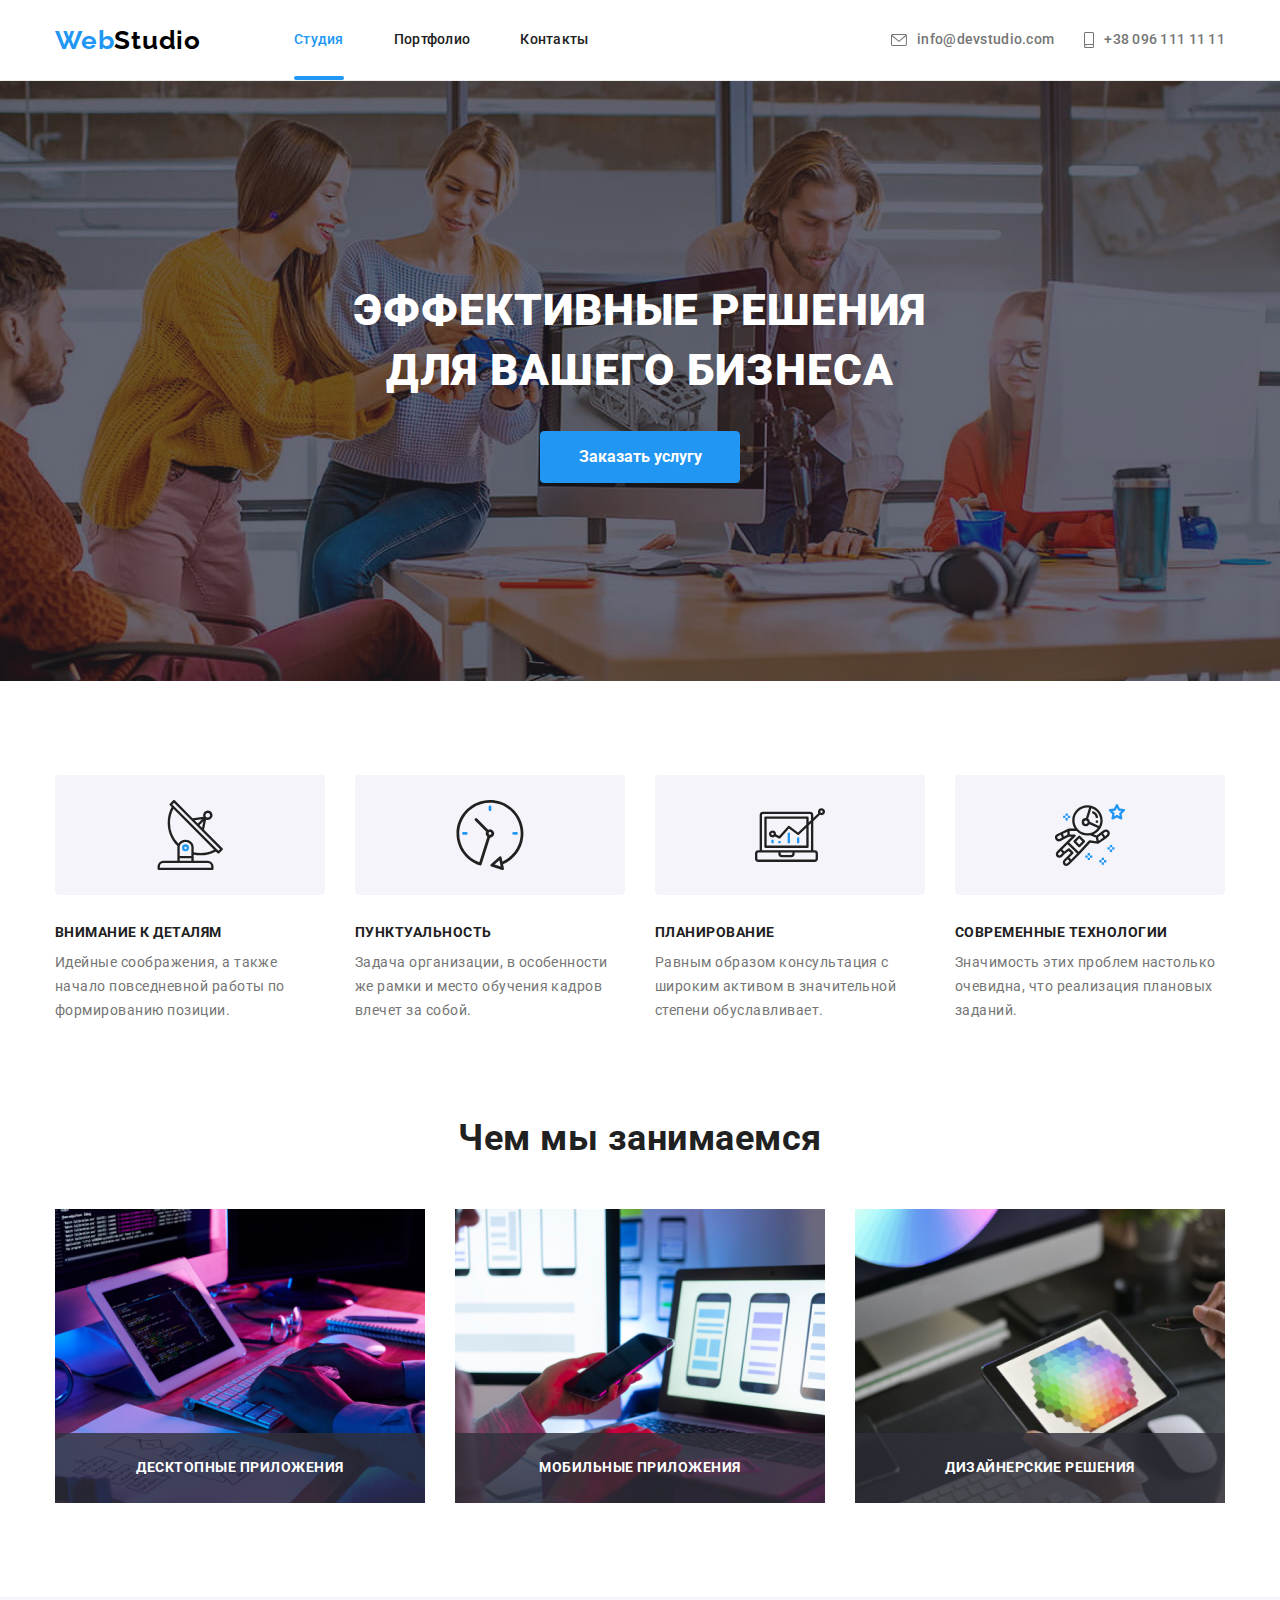
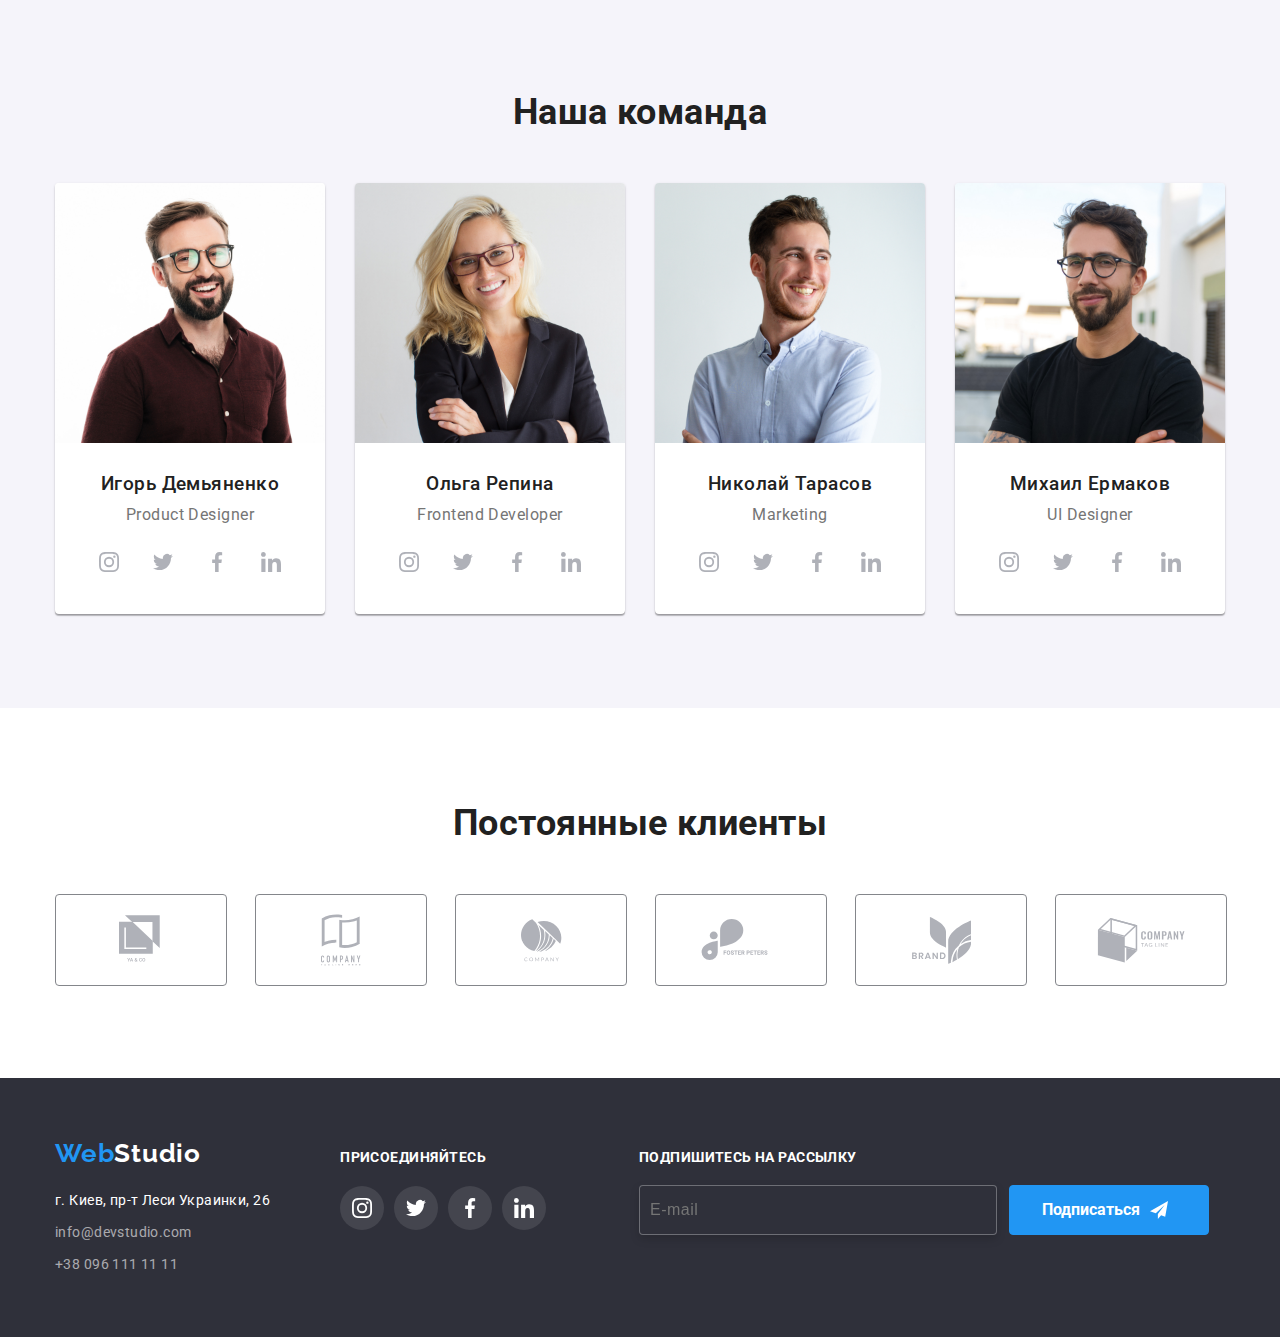
==== commit b8a727a4: "новый дизайн мобильного меню" ====
--- a/index.html
+++ b/index.html
@@ -31,16 +31,68 @@
             aria-label="переключатель мобильного меню"
           >
             <use
-              class="icon-cross"
-              href="./images/icon/symbol-defs3.svg#icon-close"
-            ></use>
-            <use
               class="icon-menu"
               href="./images/icon/symbol-defs3.svg#icon-menu-hader"
             ></use>
           </svg>
         </button>
-        <div class="menu-container" data-menu>
+
+        <!-- мобильное меню -->
+
+        <div class="mobile-menu" data-menu>
+          <button
+            type="button"
+            class="menu-button"
+            aria-expanded="true"
+            data-menu-close
+          >
+            <svg
+              class="icon-nav"
+              width="38"
+              height="38"
+              aria-label="закрыть мобильное меню"
+            >
+              <use
+                class="icon-cross"
+                href="./images/icon/symbol-defs3.svg#icon-close"
+              ></use>
+            </svg>
+          </button>
+          <nav class="mobile-nav">
+            <ul class="mobile-links">
+              <li>
+                <a href="./index.html" class="mobile-link current">Студия</a>
+              </li>
+              <li>
+                <a href="./portfolio.html" class="mobile-link">Портфолио</a>
+              </li>
+              <li><a href="" class="mobile-link">Контакты</a></li>
+            </ul>
+            <div class="mobile-menu-bottom">
+              <a class="mobile-phone" href="tel:+380961111111"
+                >+38 096 111 11 11</a
+              >
+              <a class="mobile-mail" href="mailto:info@devstudio.com"
+                >info@devstudio.com</a
+              >
+              <ul class="mobile-socials">
+                <li class="mobile-socials-link">
+                  <a href="">Instagram</a>
+                </li>
+                <li class="mobile-socials-link">
+                  <a href="">Twitter</a>
+                </li>
+                <li class="mobile-socials-link">
+                  <a href="">Facebook</a>
+                </li>
+                <li class="mobile-socials-link">
+                  <a href="">LinkedIn</a>
+                </li>
+              </ul>
+            </div>
+          </nav>
+        </div>
+        <div class="menu-container">
           <nav class="main-navigation">
             <ul class="nav">
               <li><a href="./index.html" class="link current">Студия</a></li>
--- a/css/main.min.css
+++ b/css/main.min.css
@@ -1,2 +1,2 @@
-body{background-color:#fff;color:#757575;font-family:Roboto,sans-serif;letter-spacing:0.03em;margin:0px}ul{list-style:none}.container{-webkit-box-sizing:border-box;box-sizing:border-box;margin-left:auto;margin-right:auto;padding-left:15px;padding-right:15px}@media screen and (min-width: 480px){.container{width:480px}}@media screen and (min-width: 768px){.container{width:768px}}@media screen and (min-width: 1200px){.container{width:1200px}}.section{padding-top:60px;padding-bottom:60px}@media screen and (min-width: 1200px){.section{padding-top:94px;padding-bottom:94px}}.section .section-title{margin-top:0px;margin-bottom:30px;color:#212121;font-weight:700;font-size:28px;line-height:1.17;text-align:center}@media screen and (min-width: 768px){.section .section-title{margin-bottom:50px;font-size:36px;line-height:1.17}}.visually-hidden{position:absolute;clip:rect(0 0 0 0);width:1px;height:1px;margin:-1px}.display-flex{display:-webkit-box;display:-ms-flexbox;display:flex;-webkit-box-align:center;-ms-flex-align:center;align-items:center}@media screen and (min-width: 1200px){.padding-zero{padding-bottom:0px}}@media screen and (max-width: 1199px){.mobile-hidden{display:none}}.button{border:1px solid #2196f3;border-radius:4px;padding:10px 32px;min-width:200px;cursor:pointer;background-color:#2196f3;color:#fff;font-family:inherit;font-weight:700;font-size:16px;line-height:1.87;text-align:center}.checkbox{margin-top:20px;margin-bottom:30px}.checkbox-lable{display:-webkit-box;display:-ms-flexbox;display:flex;-ms-flex-wrap:wrap;flex-wrap:wrap;margin-top:20px;margin-bottom:30px;font-size:12px;line-height:1.17px;-webkit-box-align:center;-ms-flex-align:center;align-items:center;letter-spacing:0.03em}@media screen and (min-width: 1200px){.checkbox-lable{font-size:14px}}.checkbox-input{position:absolute;appearance:none;-webkit-appearance:none;-moz-appearance:none}.checkbox-input:checked+.checkbox-icon{border-color:#2196f3;background-size:contain;background-color:#2196f3;background-image:url(../images/icon/icon-check.svg);background-origin:border-box}.checkbox-link{margin-left:3px;font-size:inherit;line-height:1.17;letter-spacing:0.03em;color:#2196f3}.checkbox-icon{display:inline-block;width:16px;height:15px;margin-right:7px;border:1.5px solid #212121;border-radius:1.5px}.logo-link{display:block;color:#000;font-family:Raleway, sans-serif;font-weight:700;letter-spacing:0.03em;text-decoration:none;margin-right:88px;font-size:24px;line-height:28px}@media screen and (min-width: 1200px){.logo-link{margin-right:93px;font-size:26px;line-height:1.19}}.logo-link.white{margin-bottom:20px;color:#fff}.logo-link .logo-blue{color:#2196f3}.page-header{-webkit-box-sizing:border-box;box-sizing:border-box;position:relative;border-bottom:1px solid #ececec}.page-header .navigation-wrapper{display:-webkit-box;display:-ms-flexbox;display:flex;-webkit-box-align:center;-ms-flex-align:center;align-items:center}.menu-button{display:-webkit-inline-box;display:-ms-inline-flexbox;display:inline-flex;margin:0;margin-left:auto;padding:0;border:none;background-color:transparent;outline:none;cursor:pointer}.menu-button:hover svg,.menu-button:focus svg{fill:#2196f3}@media screen and (min-width: 768px){.menu-button{display:none}}.icon-nav{fill:#212121}.menu-button .icon-cross{display:none}.menu-button.is-open .icon-cross{display:block}.menu-button.is-open .icon-menu{display:none}.menu-container{display:none;position:absolute;left:0;top:100%;width:100%;padding-top:60px;padding-bottom:60px;text-align:center;z-index:1;background-color:#fff;-webkit-box-shadow:0px 4px 8px rgba(0,0,0,0.04),0px 2px 4px rgba(0,0,0,0.08),0px 1px 3px rgba(0,0,0,0.16);box-shadow:0px 4px 8px rgba(0,0,0,0.04),0px 2px 4px rgba(0,0,0,0.08),0px 1px 3px rgba(0,0,0,0.16)}@media screen and (max-width: 767px){.menu-container.is-open{display:block}}@media screen and (min-width: 768px){.menu-container{position:relative;display:-webkit-box;display:-ms-flexbox;display:flex;width:100%;-webkit-box-shadow:none;box-shadow:none;padding-top:0;padding-bottom:0}}@media screen and (min-width: 768px){.main-navigation{display:-webkit-box;display:-ms-flexbox;display:flex;-webkit-box-align:center;-ms-flex-align:center;align-items:center}}.nav{margin:0px;padding:0px;text-align:center}@media screen and (min-width: 768px){.nav{display:-webkit-box;display:-ms-flexbox;display:flex;-webkit-box-orient:horizontal;-webkit-box-direction:normal;-ms-flex-direction:row;flex-direction:row;margin-left:auto}.nav li:not(:last-child){margin-right:50px}.nav li:not(:last-child).right{margin-right:30px}}@media screen and (max-width: 767px){.nav li:not(:last-child).right{margin-bottom:16px}}@media screen and (min-width: 768px) and (max-width: 1199px){.nav li:not(:last-child).right{margin-bottom:10px;margin-right:0}}@media screen and (min-width: 768px) and (max-width: 1199px){.nav.nav-contacts{display:-webkit-box;display:-ms-flexbox;display:flex;-webkit-box-orient:vertical;-webkit-box-direction:normal;-ms-flex-direction:column;flex-direction:column;-webkit-box-pack:center;-ms-flex-pack:center;justify-content:center;-webkit-box-align:start;-ms-flex-align:start;align-items:flex-start}}.nav .contact{-webkit-box-pack:center;-ms-flex-pack:center;justify-content:center;color:#757575;font-weight:500;font-size:14px;line-height:16px;letter-spacing:0.02em;text-decoration:none;display:-webkit-box;display:-ms-flexbox;display:flex;-webkit-box-align:center;-ms-flex-align:center;align-items:center;margin-bottom:0}@media screen and (min-width: 768px) and (max-width: 1199px){.nav .contact{font-size:12px;line-height:1.17;letter-spacing:0.02em}}@media screen and (max-width: 1199px){.nav .contact{padding-top:0;padding-bottom:0;margin-right:0}}.nav .contact .icon-contact{margin-right:10px;fill:currentColor}.nav a{display:inline-block;padding-top:0;padding-bottom:8px;margin-bottom:40px;-webkit-transition:color 250ms cubic-bezier(0.4, 0, 0.2, 1);transition:color 250ms cubic-bezier(0.4, 0, 0.2, 1)}@media screen and (min-width: 768px){.nav a{padding-top:32px;padding-bottom:32px;margin-bottom:0}}.nav a:hover,.nav a:focus{color:#2196f3}.link{color:#212121;font-weight:500;font-size:14px;line-height:16px;letter-spacing:0.02em;text-decoration:none}.link.current{position:relative;color:#2196f3}.link.current::before{content:'';position:absolute;bottom:0;left:0;width:100%;height:4px;border-radius:2px;background-color:#2196f3}.hero{-webkit-box-sizing:border-box;box-sizing:border-box;max-width:1600px;height:600px;margin-left:auto;margin-right:auto;padding-top:200px;padding-bottom:200px;background-image:-webkit-gradient(linear, left top, right top, from(rgba(47,48,58,0.4)), to(rgba(47,48,58,0.4))),url("../images/hero.jpg");background-image:linear-gradient(to right, rgba(47,48,58,0.4), rgba(47,48,58,0.4)),url("../images/hero.jpg");background-color:#2f303a;background-position:center;background-repeat:no-repeat;background-size:cover;color:#fff;letter-spacing:0.06em;text-align:center}.hero-title{margin-top:0;margin-bottom:30px;font-weight:900;font-size:26px;line-height:1.62;text-transform:uppercase}@media screen and (min-width: 1200px){.hero-title{font-size:44px;line-height:1.36}}.backdrop{z-index:999;position:absolute;top:0;left:0;width:100%;height:100%;background-color:rgba(0,0,0,0.2);opacity:1;-webkit-transition:opacity 250ms cubic-bezier(0.4, 0, 0.2, 1);transition:opacity 250ms cubic-bezier(0.4, 0, 0.2, 1)}.backdrop.is-hidden{opacity:0;pointer-events:none}.modal{-webkit-box-sizing:border-box;box-sizing:border-box;min-height:581px;width:calc(100% - 30px);padding:40px;background-color:#fff;position:absolute;top:50%;left:50%;-webkit-transform:translate(-50%, -50%);transform:translate(-50%, -50%)}@media screen and (min-width: 768px){.modal{max-width:450px}}@media screen and (min-width: 1200px){.modal{max-width:528px}}.modal-tittle{margin-top:0;margin-bottom:12px;font-weight:700;font-size:20px;line-height:1.15;text-align:center;letter-spacing:0.03em;color:#212121}.modal-button{position:absolute;top:8px;right:8px;padding:0;margin:0;-webkit-box-pack:center;-ms-flex-pack:center;justify-content:center;height:30px;width:30px;background-color:#fff;border:1px solid rgba(0,0,0,0.1);border-radius:50%}.modal-button .icon-closeblack{display:block;margin:auto;fill:#000000;outline:none;-webkit-transition-property:fill;transition-property:fill;-webkit-transition-duration:250ms;transition-duration:250ms;-webkit-transition-timing-function:cubic-bezier(0.4, 0, 0.2, 1);transition-timing-function:cubic-bezier(0.4, 0, 0.2, 1)}.modal-button:focus,.modal-button:hover{outline:none;cursor:pointer}.modal-button:focus>.icon-closeblack,.modal-button:hover>.icon-closeblack{fill:#2196f3;outline:none}.form{margin-top:0;margin-bottom:0}.form-lable{margin-bottom:4px;display:block;position:relative;font-size:12px;line-height:1.17;letter-spacing:0.01em}@media screen and (min-width: 1200px){.form-lable{margin-bottom:10px}}.form-lable:focus-within>.form-input{outline:none;border:1px solid #2196f3}.form-lable:focus-within>.form-svg{fill:#2196f3}.form-input{display:block;-webkit-box-sizing:border-box;box-sizing:border-box;width:100%;padding-left:42px;padding-right:12px;padding-top:12px;padding-bottom:12px;margin-top:4px;font-size:14px;line-height:1.14;letter-spacing:0.01em;border:1px solid rgba(33,33,33,0.2);box-sizing:border-box;border-radius:4px;-webkit-transition-property:#eee;transition-property:#eee;-webkit-transition-duration:250ms;transition-duration:250ms;-webkit-transition-timing-function:cubic-bezier(0.4, 0, 0.2, 1);transition-timing-function:cubic-bezier(0.4, 0, 0.2, 1)}.form-svg{position:absolute;bottom:11px;left:12px;fill:#212121}.form-button{text-align:center}.form-textarea{display:block;-webkit-box-sizing:border-box;box-sizing:border-box;width:100%;height:120px;padding-left:16px;padding-right:12px;padding-top:12px;padding-bottom:12px;margin-top:4px;resize:none;font-size:14px;line-height:1.14;letter-spacing:0.01em;border:1px solid rgba(33,33,33,0.2);border-radius:4px;-webkit-transition-property:#eee;transition-property:#eee;-webkit-transition-duration:250ms;transition-duration:250ms;-webkit-transition-timing-function:cubic-bezier(0.4, 0, 0.2, 1);transition-timing-function:cubic-bezier(0.4, 0, 0.2, 1)}.form-textarea:focus{outline:none;border:1px solid #2196f3}.form-textarea::-webkit-input-placeholder{font-size:14px;line-height:1.14;letter-spacing:0.01em;color:rgba(117,117,117,0.5)}.form-textarea:-ms-input-placeholder{font-size:14px;line-height:1.14;letter-spacing:0.01em;color:rgba(117,117,117,0.5)}.form-textarea::-ms-input-placeholder{font-size:14px;line-height:1.14;letter-spacing:0.01em;color:rgba(117,117,117,0.5)}.form-textarea::placeholder{font-size:14px;line-height:1.14;letter-spacing:0.01em;color:rgba(117,117,117,0.5)}.benefits{margin-top:0px;margin-bottom:0px;padding:0px;display:-webkit-box;display:-ms-flexbox;display:flex;-ms-flex-wrap:wrap;flex-wrap:wrap}@media screen and (max-width: calc(767px)){.benefits .benefits-item:not(:last-child){margin-bottom:30px}}@media screen and (min-width: 480px){.benefits .benefits-item{width:100%}}@media screen and (min-width: 768px){.benefits .benefits-item{width:calc((100% - 30px) / 2);margin-bottom:30px}.benefits .benefits-item:nth-child(2n){margin-left:30px}.benefits .benefits-item:nth-last-child(-n+2){margin-bottom:0}}@media screen and (min-width: 1200px){.benefits .benefits-item{width:calc((100% - 30px * 3) / 4);margin-bottom:0}.benefits .benefits-item+.benefits-item{margin-left:30px}}.benefits-icon{display:-webkit-box;display:-ms-flexbox;display:flex;-webkit-box-pack:center;-ms-flex-pack:center;justify-content:center;-webkit-box-align:center;-ms-flex-align:center;align-items:center;height:120px;margin-bottom:30px;background-color:#f5f4fa;border-radius:4px}.benefits-title{margin-top:0px;margin-bottom:10px;color:#212121;font-weight:700;font-size:14px;line-height:1.14;text-transform:uppercase}.benefits-description{margin-top:0;margin-bottom:0px;font-size:14px;line-height:1.71}.work-types{display:-webkit-box;display:-ms-flexbox;display:flex;margin-top:0;margin-bottom:0;padding-left:0;padding-right:0}.work-types .work-type{position:relative;margin-top:0px}.work-types .work-type:not(:last-child){margin-right:30px}.work-types .work-type>img{display:block}.work-types .work-type>.lable{position:absolute;margin:0;left:0;bottom:0;width:100%;padding-top:27px;padding-bottom:27px;background-color:rgba(47,48,58,0.8);text-align:center;font-weight:700;font-size:14px;line-height:1.14;text-transform:uppercase;color:#fff}.team-section{background-color:#f5f4fa}.persons{margin:0px;padding-left:0px;padding-right:0px}@media screen and (min-width: 768px){.persons{display:-webkit-box;display:-ms-flexbox;display:flex;-ms-flex-wrap:wrap;flex-wrap:wrap}}.person-card{margin-top:0;margin-bottom:0;padding-left:0;padding-right:0;padding-bottom:24px;background-color:#fff;font-size:16px;line-height:1.19;text-align:center;border-radius:4px;-webkit-box-shadow:0px 1px 3px rgba(0,0,0,0.12),0px 1px 1px rgba(0,0,0,0.14),0px 2px 1px rgba(0,0,0,0.2);box-shadow:0px 1px 3px rgba(0,0,0,0.12),0px 1px 1px rgba(0,0,0,0.14),0px 2px 1px rgba(0,0,0,0.2)}@media screen and (max-width: 767px){.person-card:not(:last-child){margin-bottom:30px}}@media screen and (min-width: 768px){.person-card{width:calc((100% - 30px) / 2);margin-bottom:30px}}@media screen and (min-width: 768px) and (max-width: 1199px){.person-card:nth-child(2n){margin-left:30px}.person-card:nth-last-child(-n+2){margin-bottom:0}}@media screen and (min-width: 1200px){.person-card{width:calc((100% - 30px * 3) / 4);padding-bottom:30px;margin-left:0;margin-bottom:0}.person-card:not(:last-child){margin-right:30px}}.person-card>img{display:block;border-top-left-radius:4px;border-top-right-radius:4px;width:100%}.person-card .person-name{margin-top:30px;margin-bottom:10px;color:#212121;font-weight:500}.person-card .person-position{margin-top:0px;margin-bottom:16px}.list-social{display:-webkit-box;display:-ms-flexbox;display:flex;padding:0;margin:0;-webkit-box-pack:center;-ms-flex-pack:center;justify-content:center}.list-social li:not(:last-child){margin-right:10px}.link-social{display:-webkit-inline-box;display:-ms-inline-flexbox;display:inline-flex;padding:0;margin:0;-webkit-box-pack:center;-ms-flex-pack:center;justify-content:center;height:44px;width:44px;border-radius:50%;color:#afb1b8;-webkit-transition-property:background-color, color;transition-property:background-color, color;-webkit-transition-duration:250ms;transition-duration:250ms;-webkit-transition-timing-function:cubic-bezier(0.4, 0, 0.2, 1);transition-timing-function:cubic-bezier(0.4, 0, 0.2, 1)}.link-social.inverse{color:white;background:rgba(255,255,255,0.1)}.link-social:hover,.link-social:focus{background-color:#2196f3;color:#fff}.link-social .icon-social{display:block;height:20px;width:20px;margin:auto;fill:currentColor}.client-list{display:-webkit-box;display:-ms-flexbox;display:flex;-ms-flex-wrap:wrap;flex-wrap:wrap;margin:0px;padding-left:0px;padding-right:0px}.client-link{display:block;padding:0;margin:0;height:90px;margin-bottom:30px}@media screen and (max-width: 767px){.client-link{width:calc((100% - 30px) / 2)}.client-link:nth-child(2n){margin-left:30px}.client-link:nth-last-child(-n+2){margin-bottom:0}}@media screen and (min-width: 768px){.client-link{width:calc((100% - 30px * 2) / 3);margin-left:0;margin-bottom:30px}}@media screen and (min-width: 768px) and (max-width: 1199px){.client-link{margin-right:30px}.client-link:nth-child(3n){margin-right:0}}@media screen and (min-width: 768px){.client-link:nth-last-child(-n+3){margin-bottom:0}}@media screen and (min-width: 1200px){.client-link{width:170px;margin-left:0;margin-bottom:0}.client-link:not(:last-child){margin-right:30px}}.link-clients{display:-webkit-box;display:-ms-flexbox;display:flex;-webkit-box-pack:center;-ms-flex-pack:center;justify-content:center;-webkit-box-align:center;-ms-flex-align:center;align-items:center;width:100%;height:100%;border:1px solid #84868b;border-radius:4px;color:#afb1b8;-webkit-transition:border-color,color 250ms cubic-bezier(0.4, 0, 0.2, 1);transition:border-color,color 250ms cubic-bezier(0.4, 0, 0.2, 1)}.link-clients:hover,.link-clients:focus{border-color:#2196f3;color:#2196f3}.link-clients .icon-clients{display:block;margin:auto;fill:currentColor}.footer{padding:60px 0;background-color:#2f303a}.footer .flex-footer{text-align:center}.footer .flex-footer .logo-link{margin:0 auto 20px}@media screen and (min-width: 1200px){.footer .flex-footer{display:-webkit-box;display:-ms-flexbox;display:flex;-webkit-box-align:baseline;-ms-flex-align:baseline;align-items:baseline;text-align:left}}@media screen and (min-width: 768px){.social-wrapper{display:-webkit-box;display:-ms-flexbox;display:flex;-ms-flex-pack:distribute;justify-content:space-around;-webkit-box-align:baseline;-ms-flex-align:baseline;align-items:baseline}}.footer-contacts{font-style:normal;margin-bottom:60px}.footer-contacts .footer-contacts-list{margin-top:0px;margin-bottom:0px;padding-left:0px;font-size:14px;line-height:1.71;letter-spacing:0.03em}.footer-contacts .footer-contacts-list .contacts-address{color:#fff}.footer-contacts .footer-contacts-list .contacts-link{display:block;color:rgba(255,255,255,0.6);text-decoration:none}.footer-contacts .footer-contacts-list>li:not(:last-child){margin-bottom:8px}.footer-socials{margin-bottom:60px}@media screen and (min-width: 1200px){.footer-socials{margin-bottom:0;margin-left:70px}}.footer-socials .join{margin-top:0;margin-bottom:20px;color:#fff;font-weight:700;font-size:14px;line-height:1.14;text-transform:uppercase}.subscription-form{text-align:center}@media screen and (min-width: 1200px){.subscription-form{display:-webkit-box;display:-ms-flexbox;display:flex;-webkit-box-align:end;-ms-flex-align:end;align-items:flex-end;text-align:left}}.subscription-form .subscription-lable{display:block;font-weight:700;font-size:14px;line-height:16px;letter-spacing:0.03em;text-transform:uppercase;color:#fff}@media screen and (min-width: 1200px){.subscription-form .subscription-lable{margin-left:93px}}.subscription-form .subscription-input{display:block;-webkit-box-sizing:border-box;box-sizing:border-box;width:calc(100% - 30px);height:50px;margin:20px auto;padding-left:10px;background-color:#2f303a;border:1px solid rgba(255,255,255,0.3);-webkit-filter:drop-shadow(0px 4px 4px rgba(0,0,0,0.15));filter:drop-shadow(0px 4px 4px rgba(0,0,0,0.15));border-radius:4px;color:rgba(255,255,255,0.6);font-size:16px;line-height:1.25;letter-spacing:0.03em}@media screen and (min-width: 768px){.subscription-form .subscription-input{width:450px}}@media screen and (min-width: 1200px){.subscription-form .subscription-input{width:358px;margin-right:12px;margin-bottom:0}}.subscription-form .subscription-icon{margin-left:10px}.subscription-form .button{margin:0 auto;max-height:50px}.project-portfolio{padding-top:94px;padding-bottom:94px}.project-portfolio .project-title{margin-top:0;margin-bottom:0}.filters{display:-webkit-box;display:-ms-flexbox;display:flex;-ms-flex-wrap:wrap;flex-wrap:wrap;margin-top:0px;margin-bottom:32px;padding-left:0px;padding-right:0px}@media screen and (min-width: 768px){.filters{margin-bottom:30px;-webkit-box-pack:center;-ms-flex-pack:center;justify-content:center}}@media screen and (min-width: 1200px){.filters{margin-bottom:50px}}.filters .filters-type{margin-bottom:8px}.filters .filters-type:not(:last-child){margin-right:8px}@media screen and (min-width: 768px){.filters .filters-type{margin-bottom:0}}.filters .filter-button{border:1px solid transparent;border-radius:4px;padding:6px 22px;min-width:73px;cursor:pointer;background-color:#f5f4fa;color:#212121;font-family:inherit;font-weight:500;font-size:16px;line-height:1.62;text-align:center;-webkit-transition-property:border, background-color, color, -webkit-box-shadow;transition-property:border, background-color, color, -webkit-box-shadow;transition-property:border, background-color, color, box-shadow;transition-property:border, background-color, color, box-shadow, -webkit-box-shadow;-webkit-transition-duration:250ms;transition-duration:250ms;-webkit-transition-timing-function:cubic-bezier(0.4, 0, 0.2, 1);transition-timing-function:cubic-bezier(0.4, 0, 0.2, 1)}.filters .filter-button:hover,.filters .filter-button:focus{border:1px solid #2196f3;background-color:#2196f3;color:#fff;-webkit-box-shadow:0px 3px 1px rgba(0,0,0,0.1),0px 1px 2px rgba(0,0,0,0.08),0px 2px 2px rgba(0,0,0,0.12);box-shadow:0px 3px 1px rgba(0,0,0,0.1),0px 1px 2px rgba(0,0,0,0.08),0px 2px 2px rgba(0,0,0,0.12)}.project-list{display:-webkit-box;display:-ms-flexbox;display:flex;-ms-flex-wrap:wrap;flex-wrap:wrap;margin-top:0px;margin-bottom:0px;padding-left:0px;padding-right:0px}.project-list .project-item{margin-bottom:30px}@media screen and (min-width: 768px){.project-list .project-item{width:calc((100% - 30px) / 2);margin-right:30px}}@media screen and (min-width: 768px) and (max-width: 1199px){.project-list .project-item:nth-child(2n){margin-right:0}.project-list .project-item:nth-last-child(-n+2){margin-bottom:0}}@media screen and (min-width: 1200px){.project-list .project-item{width:calc((100% - 30px * 2) / 3)}.project-list .project-item:nth-child(3n){margin-right:0}.project-list .project-item:nth-last-child(-n+3){margin-bottom:0}}.project-card{display:block;text-decoration:none;margin:0;padding:0;-webkit-transition:-webkit-box-shadow 250ms cubic-bezier(0.4, 0, 0.2, 1);transition:-webkit-box-shadow 250ms cubic-bezier(0.4, 0, 0.2, 1);transition:box-shadow 250ms cubic-bezier(0.4, 0, 0.2, 1);transition:box-shadow 250ms cubic-bezier(0.4, 0, 0.2, 1), -webkit-box-shadow 250ms cubic-bezier(0.4, 0, 0.2, 1)}.project-card:hover,.project-card:focus{-webkit-box-shadow:0px 1px 1px rgba(0,0,0,0.12),0px 4px 4px rgba(0,0,0,0.06),1px 4px 6px rgba(0,0,0,0.16);box-shadow:0px 1px 1px rgba(0,0,0,0.12),0px 4px 4px rgba(0,0,0,0.06),1px 4px 6px rgba(0,0,0,0.16)}.project-card:hover .overlay,.project-card:focus .overlay{-webkit-transform:translateY(0);transform:translateY(0)}.project-box{position:relative;overflow:hidden;width:100%;height:100%}.project-box>img{display:block;width:100%}.project-box>.overlay{position:absolute;top:0;left:0;width:100%;height:100%;background-color:rgba(33,150,243,0.9);-webkit-box-sizing:border-box;box-sizing:border-box;margin-top:0px;margin-bottom:0px;padding:63px 24px;font-size:18px;line-height:1.55;color:#fff;-webkit-transform:translateY(100%);transform:translateY(100%);-webkit-transition:-webkit-transform 250ms cubic-bezier(0.4, 0, 0.2, 1);transition:-webkit-transform 250ms cubic-bezier(0.4, 0, 0.2, 1);transition:transform 250ms cubic-bezier(0.4, 0, 0.2, 1);transition:transform 250ms cubic-bezier(0.4, 0, 0.2, 1), -webkit-transform 250ms cubic-bezier(0.4, 0, 0.2, 1)}.project-text{padding:20px 24px;border-right:1px solid #eee;border-left:1px solid #eee;border-bottom:1px solid #eee}.project-text .project-name{margin-top:0px;margin-bottom:4px;color:#212121;font-weight:700;font-size:18px;line-height:2;letter-spacing:0.06em}.project-text .project-type{margin-top:0px;margin-bottom:0px;color:#757575;font-size:16px;line-height:1.87}
+body{background-color:#fff;color:#757575;font-family:Roboto,sans-serif;letter-spacing:0.03em;margin:0px}ul{list-style:none}.container{-webkit-box-sizing:border-box;box-sizing:border-box;margin-left:auto;margin-right:auto;padding-left:15px;padding-right:15px}@media screen and (min-width: 480px){.container{width:480px}}@media screen and (min-width: 768px){.container{width:768px}}@media screen and (min-width: 1200px){.container{width:1200px}}.section{padding-top:60px;padding-bottom:60px}@media screen and (min-width: 1200px){.section{padding-top:94px;padding-bottom:94px}}.section .section-title{margin-top:0px;margin-bottom:30px;color:#212121;font-weight:700;font-size:28px;line-height:1.17;text-align:center}@media screen and (min-width: 1200px){.section .section-title{margin-bottom:50px;font-size:36px;line-height:1.17}}.visually-hidden{position:absolute;clip:rect(0 0 0 0);width:1px;height:1px;margin:-1px}.display-flex{display:-webkit-box;display:-ms-flexbox;display:flex;-webkit-box-align:center;-ms-flex-align:center;align-items:center}@media screen and (min-width: 1200px){.padding-zero{padding-bottom:0px}}@media screen and (max-width: 1199px){.mobile-hidden{display:none}}.button{border:1px solid #2196f3;border-radius:4px;padding:10px 32px;min-width:200px;cursor:pointer;background-color:#2196f3;color:#fff;font-family:inherit;font-weight:700;font-size:16px;line-height:1.87;text-align:center}.checkbox{margin-top:20px;margin-bottom:30px}.checkbox-lable{display:-webkit-box;display:-ms-flexbox;display:flex;-ms-flex-wrap:wrap;flex-wrap:wrap;margin-top:20px;margin-bottom:30px;font-size:12px;line-height:1.17px;-webkit-box-align:center;-ms-flex-align:center;align-items:center;letter-spacing:0.03em}@media screen and (min-width: 1200px){.checkbox-lable{font-size:14px}}.checkbox-input{position:absolute;appearance:none;-webkit-appearance:none;-moz-appearance:none}.checkbox-input:checked+.checkbox-icon{border-color:#2196f3;background-size:contain;background-color:#2196f3;background-image:url(../images/icon/icon-check.svg);background-origin:border-box}.checkbox-link{margin-left:3px;font-size:inherit;line-height:1.17;letter-spacing:0.03em;color:#2196f3}.checkbox-icon{display:inline-block;width:16px;height:15px;margin-right:7px;border:1.5px solid #212121;border-radius:1.5px}.logo-link{display:block;color:#000;font-family:Raleway, sans-serif;font-weight:700;letter-spacing:0.03em;text-decoration:none;margin-right:88px;font-size:24px;line-height:28px}@media screen and (min-width: 1200px){.logo-link{margin-right:93px;font-size:26px;line-height:1.19}}.logo-link.white{margin-bottom:20px;color:#fff}.logo-link .logo-blue{color:#2196f3}.page-header{-webkit-box-sizing:border-box;box-sizing:border-box;position:relative;border-bottom:1px solid #ececec}.page-header .navigation-wrapper{display:-webkit-box;display:-ms-flexbox;display:flex;-webkit-box-align:center;-ms-flex-align:center;align-items:center}.menu-button{display:-webkit-inline-box;display:-ms-inline-flexbox;display:inline-flex;margin:0;margin-left:auto;padding:0;border:none;background-color:transparent;outline:none;cursor:pointer}.menu-button:hover svg,.menu-button:focus svg{fill:#2196f3}@media screen and (min-width: 768px){.menu-button{display:none}}.icon-nav{fill:#212121}.mobile-menu{display:none;position:absolute;top:0;left:0;-webkit-box-sizing:border-box;box-sizing:border-box;width:100%;height:100vh;padding:48px 40px;background-color:#fff;-webkit-box-shadow:0px 4px 8px rgba(0,0,0,0.04),0px 2px 4px rgba(0,0,0,0.08),0px 1px 3px rgba(0,0,0,0.16);box-shadow:0px 4px 8px rgba(0,0,0,0.04),0px 2px 4px rgba(0,0,0,0.08),0px 1px 3px rgba(0,0,0,0.16);z-index:100}@media screen and (max-width: 767px){.mobile-menu.is-open{display:block}}.mobile-menu>.menu-button{position:absolute;top:10px;right:15px;padding:0;margin:0;-webkit-box-pack:center;-ms-flex-pack:center;justify-content:center;height:40px;width:40px;background-color:#fff}.mobile-menu .mobile-nav{display:-webkit-box;display:-ms-flexbox;display:flex;-webkit-box-orient:vertical;-webkit-box-direction:normal;-ms-flex-direction:column;flex-direction:column;-webkit-box-pack:justify;-ms-flex-pack:justify;justify-content:space-between;height:100%}.mobile-menu .mobile-links{padding:0;margin:0}.mobile-menu .mobile-link{display:block;margin-bottom:32px;font-weight:500;font-size:40px;line-height:1.18;letter-spacing:0.02em;color:#212121;text-decoration:none}.mobile-menu .mobile-link:hover,.mobile-menu .mobile-link:focus{color:#2196f3}.mobile-menu .mobile-link.current{color:#2196f3}.mobile-menu .mobile-phone{display:block;text-decoration:none;margin-bottom:32px;font-weight:500;font-size:34px;line-height:1.18;letter-spacing:0.02em;color:#2196f3}.mobile-menu .mobile-phone:hover,.mobile-menu .mobile-phone:focus{text-decoration:underline}.mobile-menu .mobile-mail{display:block;text-decoration:none;margin-bottom:64px;font-weight:500;font-size:24px;line-height:1.17;letter-spacing:0.02em;color:#757575}.mobile-menu .mobile-mail:hover,.mobile-menu .mobile-mail:focus{text-decoration:underline}.mobile-menu .mobile-socials{display:-webkit-box;display:-ms-flexbox;display:flex;margin:0;padding:0}.mobile-menu .mobile-socials .mobile-socials-link{position:relative}.mobile-menu .mobile-socials .mobile-socials-link:not(:last-child){margin-right:20px}.mobile-menu .mobile-socials .mobile-socials-link:not(:last-child)::after{content:'';position:absolute;display:block;top:0;right:-10px;width:1px;height:22px;background-color:rgba(33,33,33,0.2)}.mobile-menu .mobile-socials .mobile-socials-link>a{text-decoration:none;font-weight:500;font-size:18px;line-height:1.22;letter-spacing:0.02em;color:#2196f3}.mobile-menu .mobile-socials .mobile-socials-link>a:hover,.mobile-menu .mobile-socials .mobile-socials-link>a:focus{text-decoration:underline}.menu-container{position:relative;display:-webkit-box;display:-ms-flexbox;display:flex;width:100%;-webkit-box-shadow:none;box-shadow:none;padding-top:0;padding-bottom:0}@media screen and (max-width: 767px){.menu-container{display:none}}.main-navigation{display:-webkit-box;display:-ms-flexbox;display:flex;-webkit-box-align:center;-ms-flex-align:center;align-items:center}.nav{margin:0px;padding:0px;text-align:center;display:-webkit-box;display:-ms-flexbox;display:flex;-webkit-box-orient:horizontal;-webkit-box-direction:normal;-ms-flex-direction:row;flex-direction:row;margin-left:auto}.nav li{margin-bottom:0}.nav li:not(:last-child){margin-right:50px}.nav li:not(:last-child).right{margin-right:30px}@media screen and (min-width: 768px) and (max-width: 1199px){.nav li:not(:last-child).right{margin-bottom:10px;margin-right:0}}@media screen and (min-width: 768px) and (max-width: 1199px){.nav.nav-contacts{display:-webkit-box;display:-ms-flexbox;display:flex;-webkit-box-orient:vertical;-webkit-box-direction:normal;-ms-flex-direction:column;flex-direction:column;-webkit-box-pack:center;-ms-flex-pack:center;justify-content:center;-webkit-box-align:start;-ms-flex-align:start;align-items:flex-start}}.nav .contact{-webkit-box-pack:center;-ms-flex-pack:center;justify-content:center;color:#757575;font-weight:500;font-size:18px;line-height:1.67;letter-spacing:0.02em;text-decoration:none;display:-webkit-box;display:-ms-flexbox;display:flex;-webkit-box-align:center;-ms-flex-align:center;align-items:center;margin-bottom:0}@media screen and (min-width: 768px) and (max-width: 1199px){.nav .contact{font-size:12px;line-height:1.17;letter-spacing:0.02em}}@media screen and (max-width: 1199px){.nav .contact{padding-top:0;padding-bottom:0;margin-right:0}}@media screen and (min-width: 1200px){.nav .contact{font-size:14px;line-height:1.14}}.nav .contact .icon-contact{margin-right:10px;fill:currentColor}.nav a{display:inline-block;padding-top:0;-webkit-transition:color 250ms cubic-bezier(0.4, 0, 0.2, 1);transition:color 250ms cubic-bezier(0.4, 0, 0.2, 1);padding-top:32px;padding-bottom:32px}.nav a:hover,.nav a:focus{color:#2196f3}.link{color:#212121;font-weight:500;letter-spacing:0.02em;text-decoration:none;font-size:14px;line-height:1.14}.link.current{position:relative;color:#2196f3}.link.current::before{content:'';position:absolute;bottom:0;left:0;width:100%;height:4px;border-radius:2px;background-color:#2196f3}.hero{-webkit-box-sizing:border-box;box-sizing:border-box;max-width:1600px;height:400px;margin-left:auto;margin-right:auto;padding-top:118px;padding-bottom:118px;background-image:-webkit-gradient(linear, left top, right top, from(rgba(47,48,58,0.4)), to(rgba(47,48,58,0.4))),url("../images/hero.jpg");background-image:linear-gradient(to right, rgba(47,48,58,0.4), rgba(47,48,58,0.4)),url("../images/hero.jpg");background-color:#2f303a;background-position:center;background-repeat:no-repeat;background-size:cover;color:#fff;letter-spacing:0.06em;text-align:center}@media screen and (min-width: 1200px){.hero{height:600px;padding-top:200px;padding-bottom:200px}}.hero-title{margin-top:0;margin-bottom:30px;font-weight:900;font-size:26px;line-height:1.62;text-transform:uppercase}@media screen and (min-width: 1200px){.hero-title{font-size:44px;line-height:1.36}}.backdrop{z-index:999;position:absolute;top:0;left:0;width:100%;height:100%;background-color:rgba(0,0,0,0.2);overflow-y:auto;opacity:1;-webkit-transition:opacity 250ms cubic-bezier(0.4, 0, 0.2, 1);transition:opacity 250ms cubic-bezier(0.4, 0, 0.2, 1)}.backdrop.is-hidden{opacity:0;pointer-events:none}.modal{-webkit-box-sizing:border-box;box-sizing:border-box;min-height:581px;width:calc(100% - 30px);padding:40px;background-color:#fff;position:absolute;top:50%;left:50%;-webkit-transform:translate(-50%, -50%);transform:translate(-50%, -50%)}@media screen and (min-width: 768px){.modal{max-width:450px}}@media screen and (min-width: 1200px){.modal{max-width:528px}}.modal-tittle{margin-top:0;margin-bottom:12px;font-weight:700;font-size:20px;line-height:1.15;text-align:center;letter-spacing:0.03em;color:#212121}.modal-button{position:absolute;top:8px;right:8px;padding:0;margin:0;-webkit-box-pack:center;-ms-flex-pack:center;justify-content:center;height:30px;width:30px;background-color:#fff;border:1px solid rgba(0,0,0,0.1);border-radius:50%}.modal-button .icon-closeblack{display:block;margin:auto;fill:#000000;outline:none;-webkit-transition-property:fill;transition-property:fill;-webkit-transition-duration:250ms;transition-duration:250ms;-webkit-transition-timing-function:cubic-bezier(0.4, 0, 0.2, 1);transition-timing-function:cubic-bezier(0.4, 0, 0.2, 1)}.modal-button:focus,.modal-button:hover{outline:none;cursor:pointer}.modal-button:focus>.icon-closeblack,.modal-button:hover>.icon-closeblack{fill:#2196f3;outline:none}.form{margin-top:0;margin-bottom:0}.form-lable{margin-bottom:4px;display:block;position:relative;font-size:12px;line-height:1.17;letter-spacing:0.01em}@media screen and (min-width: 1200px){.form-lable{margin-bottom:10px}}.form-lable:focus-within>.form-input{outline:none;border:1px solid #2196f3}.form-lable:focus-within>.form-svg{fill:#2196f3}.form-input{display:block;-webkit-box-sizing:border-box;box-sizing:border-box;width:100%;padding-left:42px;padding-right:12px;padding-top:12px;padding-bottom:12px;margin-top:4px;font-size:14px;line-height:1.14;letter-spacing:0.01em;border:1px solid rgba(33,33,33,0.2);box-sizing:border-box;border-radius:4px;-webkit-transition-property:#eee;transition-property:#eee;-webkit-transition-duration:250ms;transition-duration:250ms;-webkit-transition-timing-function:cubic-bezier(0.4, 0, 0.2, 1);transition-timing-function:cubic-bezier(0.4, 0, 0.2, 1)}.form-svg{position:absolute;bottom:11px;left:12px;fill:#212121}.form-button{text-align:center}.form-textarea{display:block;-webkit-box-sizing:border-box;box-sizing:border-box;width:100%;height:120px;padding-left:16px;padding-right:12px;padding-top:12px;padding-bottom:12px;margin-top:4px;resize:none;font-size:14px;line-height:1.14;letter-spacing:0.01em;border:1px solid rgba(33,33,33,0.2);border-radius:4px;-webkit-transition-property:#eee;transition-property:#eee;-webkit-transition-duration:250ms;transition-duration:250ms;-webkit-transition-timing-function:cubic-bezier(0.4, 0, 0.2, 1);transition-timing-function:cubic-bezier(0.4, 0, 0.2, 1)}.form-textarea:focus{outline:none;border:1px solid #2196f3}.form-textarea::-webkit-input-placeholder{font-size:14px;line-height:1.14;letter-spacing:0.01em;color:rgba(117,117,117,0.5)}.form-textarea:-ms-input-placeholder{font-size:14px;line-height:1.14;letter-spacing:0.01em;color:rgba(117,117,117,0.5)}.form-textarea::-ms-input-placeholder{font-size:14px;line-height:1.14;letter-spacing:0.01em;color:rgba(117,117,117,0.5)}.form-textarea::placeholder{font-size:14px;line-height:1.14;letter-spacing:0.01em;color:rgba(117,117,117,0.5)}.benefits{margin-top:0px;margin-bottom:0px;padding:0px;display:-webkit-box;display:-ms-flexbox;display:flex;-ms-flex-wrap:wrap;flex-wrap:wrap}@media screen and (max-width: calc(767px)){.benefits .benefits-item:not(:last-child){margin-bottom:30px}}@media screen and (min-width: 480px){.benefits .benefits-item{width:100%}}@media screen and (min-width: 768px){.benefits .benefits-item{width:calc((100% - 30px) / 2);margin-bottom:30px}.benefits .benefits-item:nth-child(2n){margin-left:30px}.benefits .benefits-item:nth-last-child(-n+2){margin-bottom:0}}@media screen and (min-width: 1200px){.benefits .benefits-item{width:calc((100% - 30px * 3) / 4);margin-bottom:0}.benefits .benefits-item+.benefits-item{margin-left:30px}}.benefits-icon{display:-webkit-box;display:-ms-flexbox;display:flex;-webkit-box-pack:center;-ms-flex-pack:center;justify-content:center;-webkit-box-align:center;-ms-flex-align:center;align-items:center;height:120px;margin-bottom:30px;background-color:#f5f4fa;border-radius:4px}.benefits-title{margin-top:0px;margin-bottom:10px;color:#212121;font-weight:700;font-size:14px;line-height:1.14;text-transform:uppercase}.benefits-description{margin-top:0;margin-bottom:0px;font-size:14px;line-height:1.71}.work-types{display:-webkit-box;display:-ms-flexbox;display:flex;margin-top:0;margin-bottom:0;padding-left:0;padding-right:0}.work-types .work-type{position:relative;margin-top:0px}.work-types .work-type:not(:last-child){margin-right:30px}.work-types .work-type>img{display:block}.work-types .work-type>.lable{position:absolute;margin:0;left:0;bottom:0;width:100%;padding-top:27px;padding-bottom:27px;background-color:rgba(47,48,58,0.8);text-align:center;font-weight:700;font-size:14px;line-height:1.14;text-transform:uppercase;color:#fff}.team-section{background-color:#f5f4fa}.persons{margin:0px;padding-left:0px;padding-right:0px}@media screen and (min-width: 768px){.persons{display:-webkit-box;display:-ms-flexbox;display:flex;-ms-flex-wrap:wrap;flex-wrap:wrap}}.person-card{margin-top:0;margin-bottom:0;padding-left:0;padding-right:0;padding-bottom:24px;background-color:#fff;font-size:16px;line-height:1.19;text-align:center;border-radius:4px;-webkit-box-shadow:0px 1px 3px rgba(0,0,0,0.12),0px 1px 1px rgba(0,0,0,0.14),0px 2px 1px rgba(0,0,0,0.2);box-shadow:0px 1px 3px rgba(0,0,0,0.12),0px 1px 1px rgba(0,0,0,0.14),0px 2px 1px rgba(0,0,0,0.2)}@media screen and (max-width: 767px){.person-card:not(:last-child){margin-bottom:30px}}@media screen and (min-width: 768px){.person-card{width:calc((100% - 30px) / 2);margin-bottom:30px}}@media screen and (min-width: 768px) and (max-width: 1199px){.person-card:nth-child(2n){margin-left:30px}.person-card:nth-last-child(-n+2){margin-bottom:0}}@media screen and (min-width: 1200px){.person-card{width:calc((100% - 30px * 3) / 4);padding-bottom:30px;margin-left:0;margin-bottom:0}.person-card:not(:last-child){margin-right:30px}}.person-card>img{display:block;border-top-left-radius:4px;border-top-right-radius:4px;width:100%}.person-card .person-name{margin-top:30px;margin-bottom:10px;color:#212121;font-weight:500}.person-card .person-position{margin-top:0px;margin-bottom:16px}.list-social{display:-webkit-box;display:-ms-flexbox;display:flex;padding:0;margin:0;-webkit-box-pack:center;-ms-flex-pack:center;justify-content:center}.list-social li:not(:last-child){margin-right:10px}.link-social{display:-webkit-inline-box;display:-ms-inline-flexbox;display:inline-flex;padding:0;margin:0;-webkit-box-pack:center;-ms-flex-pack:center;justify-content:center;height:44px;width:44px;border-radius:50%;color:#afb1b8;-webkit-transition-property:background-color, color;transition-property:background-color, color;-webkit-transition-duration:250ms;transition-duration:250ms;-webkit-transition-timing-function:cubic-bezier(0.4, 0, 0.2, 1);transition-timing-function:cubic-bezier(0.4, 0, 0.2, 1)}.link-social.inverse{color:white;background:rgba(255,255,255,0.1)}.link-social:hover,.link-social:focus{background-color:#2196f3;color:#fff}.link-social .icon-social{display:block;height:20px;width:20px;margin:auto;fill:currentColor}.client-list{display:-webkit-box;display:-ms-flexbox;display:flex;-ms-flex-wrap:wrap;flex-wrap:wrap;margin:0px;padding-left:0px;padding-right:0px}.client-link{display:block;padding:0;margin:0;height:90px;margin-bottom:30px}@media screen and (max-width: 767px){.client-link{width:calc((100% - 30px) / 2)}.client-link:nth-child(2n){margin-left:30px}.client-link:nth-last-child(-n+2){margin-bottom:0}}@media screen and (min-width: 768px){.client-link{width:calc((100% - 30px * 2) / 3);margin-left:0;margin-bottom:30px}}@media screen and (min-width: 768px) and (max-width: 1199px){.client-link{margin-right:30px}.client-link:nth-child(3n){margin-right:0}}@media screen and (min-width: 768px){.client-link:nth-last-child(-n+3){margin-bottom:0}}@media screen and (min-width: 1200px){.client-link{width:170px;margin-left:0;margin-bottom:0}.client-link:not(:last-child){margin-right:30px}}.link-clients{display:-webkit-box;display:-ms-flexbox;display:flex;-webkit-box-pack:center;-ms-flex-pack:center;justify-content:center;-webkit-box-align:center;-ms-flex-align:center;align-items:center;width:100%;height:100%;border:1px solid #84868b;border-radius:4px;color:#afb1b8;-webkit-transition:border-color,color 250ms cubic-bezier(0.4, 0, 0.2, 1);transition:border-color,color 250ms cubic-bezier(0.4, 0, 0.2, 1)}.link-clients:hover,.link-clients:focus{border-color:#2196f3;color:#2196f3}.link-clients .icon-clients{display:block;margin:auto;fill:currentColor}.footer{padding:60px 0;background-color:#2f303a}.footer .flex-footer{text-align:center}.footer .flex-footer .logo-link{margin:0 auto 20px}@media screen and (min-width: 1200px){.footer .flex-footer{display:-webkit-box;display:-ms-flexbox;display:flex;-webkit-box-align:baseline;-ms-flex-align:baseline;align-items:baseline;text-align:left}}@media screen and (min-width: 768px){.social-wrapper{display:-webkit-box;display:-ms-flexbox;display:flex;-ms-flex-pack:distribute;justify-content:space-around;-webkit-box-align:baseline;-ms-flex-align:baseline;align-items:baseline}}.footer-contacts{font-style:normal;margin-bottom:60px}@media screen and (min-width: 1200px){.footer-contacts{margin-bottom:0}}.footer-contacts .footer-contacts-list{margin-top:0px;margin-bottom:0px;padding-left:0px;font-size:14px;line-height:1.71;letter-spacing:0.03em}.footer-contacts .footer-contacts-list .contacts-address{color:#fff}.footer-contacts .footer-contacts-list .contacts-link{display:block;color:rgba(255,255,255,0.6);text-decoration:none}.footer-contacts .footer-contacts-list>li:not(:last-child){margin-bottom:8px}.footer-socials{margin-bottom:60px}@media screen and (min-width: 1200px){.footer-socials{margin-bottom:0;margin-left:70px}}.footer-socials .join{margin-top:0;margin-bottom:20px;color:#fff;font-weight:700;font-size:14px;line-height:1.14;text-transform:uppercase}.subscription-form{text-align:center}@media screen and (min-width: 1200px){.subscription-form{display:-webkit-box;display:-ms-flexbox;display:flex;-webkit-box-align:end;-ms-flex-align:end;align-items:flex-end;text-align:left}}.subscription-form .subscription-lable{display:block;font-weight:700;font-size:14px;line-height:16px;letter-spacing:0.03em;text-transform:uppercase;color:#fff}@media screen and (min-width: 1200px){.subscription-form .subscription-lable{margin-left:93px}}.subscription-form .subscription-input{display:block;-webkit-box-sizing:border-box;box-sizing:border-box;width:calc(100% - 30px);height:50px;margin:20px auto;padding-left:10px;background-color:#2f303a;border:1px solid rgba(255,255,255,0.3);-webkit-filter:drop-shadow(0px 4px 4px rgba(0,0,0,0.15));filter:drop-shadow(0px 4px 4px rgba(0,0,0,0.15));border-radius:4px;color:rgba(255,255,255,0.6);font-size:16px;line-height:1.25;letter-spacing:0.03em}@media screen and (min-width: 768px){.subscription-form .subscription-input{width:450px}}@media screen and (min-width: 1200px){.subscription-form .subscription-input{width:358px;margin-right:12px;margin-bottom:0}}.subscription-form .subscription-icon{margin-left:10px}.subscription-form .button{margin:0 auto;max-height:50px}.project-portfolio{padding-top:60px;padding-bottom:60px}@media screen and (min-width: 1200px){.project-portfolio{padding-top:94px;padding-bottom:94px}}.project-portfolio .project-title{margin-top:0;margin-bottom:0}.filters{display:-webkit-box;display:-ms-flexbox;display:flex;-ms-flex-wrap:wrap;flex-wrap:wrap;margin-top:0px;margin-bottom:32px;padding-left:0px;padding-right:0px}@media screen and (min-width: 768px){.filters{margin-bottom:30px;-webkit-box-pack:center;-ms-flex-pack:center;justify-content:center}}@media screen and (min-width: 1200px){.filters{margin-bottom:50px}}.filters .filters-type{margin-bottom:8px}.filters .filters-type:not(:last-child){margin-right:8px}@media screen and (min-width: 768px){.filters .filters-type{margin-bottom:0}}.filters .filter-button{border:1px solid transparent;border-radius:4px;padding:6px 22px;min-width:73px;cursor:pointer;background-color:#f5f4fa;color:#212121;font-family:inherit;font-weight:500;font-size:16px;line-height:1.62;text-align:center;-webkit-transition-property:border, background-color, color, -webkit-box-shadow;transition-property:border, background-color, color, -webkit-box-shadow;transition-property:border, background-color, color, box-shadow;transition-property:border, background-color, color, box-shadow, -webkit-box-shadow;-webkit-transition-duration:250ms;transition-duration:250ms;-webkit-transition-timing-function:cubic-bezier(0.4, 0, 0.2, 1);transition-timing-function:cubic-bezier(0.4, 0, 0.2, 1)}.filters .filter-button:hover,.filters .filter-button:focus{border:1px solid #2196f3;background-color:#2196f3;color:#fff;-webkit-box-shadow:0px 3px 1px rgba(0,0,0,0.1),0px 1px 2px rgba(0,0,0,0.08),0px 2px 2px rgba(0,0,0,0.12);box-shadow:0px 3px 1px rgba(0,0,0,0.1),0px 1px 2px rgba(0,0,0,0.08),0px 2px 2px rgba(0,0,0,0.12)}.project-list{display:-webkit-box;display:-ms-flexbox;display:flex;-ms-flex-wrap:wrap;flex-wrap:wrap;margin-top:0px;margin-bottom:0px;padding-left:0px;padding-right:0px}.project-list .project-item{margin-bottom:30px;width:100%}@media screen and (min-width: 768px){.project-list .project-item{width:calc((100% - 30px) / 2);margin-right:30px}}@media screen and (min-width: 768px) and (max-width: 1199px){.project-list .project-item:nth-child(2n){margin-right:0}.project-list .project-item:nth-last-child(-n+2){margin-bottom:0}}@media screen and (min-width: 1200px){.project-list .project-item{width:calc((100% - 30px * 2) / 3)}.project-list .project-item:nth-child(3n){margin-right:0}.project-list .project-item:nth-last-child(-n+3){margin-bottom:0}}.project-card{display:block;text-decoration:none;margin:0;padding:0;-webkit-transition:-webkit-box-shadow 250ms cubic-bezier(0.4, 0, 0.2, 1);transition:-webkit-box-shadow 250ms cubic-bezier(0.4, 0, 0.2, 1);transition:box-shadow 250ms cubic-bezier(0.4, 0, 0.2, 1);transition:box-shadow 250ms cubic-bezier(0.4, 0, 0.2, 1), -webkit-box-shadow 250ms cubic-bezier(0.4, 0, 0.2, 1)}.project-card:hover,.project-card:focus{-webkit-box-shadow:0px 1px 1px rgba(0,0,0,0.12),0px 4px 4px rgba(0,0,0,0.06),1px 4px 6px rgba(0,0,0,0.16);box-shadow:0px 1px 1px rgba(0,0,0,0.12),0px 4px 4px rgba(0,0,0,0.06),1px 4px 6px rgba(0,0,0,0.16)}.project-card:hover .overlay,.project-card:focus .overlay{-webkit-transform:translateY(0);transform:translateY(0)}.project-box{position:relative;overflow:hidden;width:100%;height:100%}.project-box>img{display:block;width:100%}.project-box>.overlay{position:absolute;top:0;left:0;width:100%;height:100%;background-color:rgba(33,150,243,0.9);-webkit-box-sizing:border-box;box-sizing:border-box;margin-top:0px;margin-bottom:0px;padding:63px 24px;font-size:18px;line-height:1.55;color:#fff;-webkit-transform:translateY(100%);transform:translateY(100%);-webkit-transition:-webkit-transform 250ms cubic-bezier(0.4, 0, 0.2, 1);transition:-webkit-transform 250ms cubic-bezier(0.4, 0, 0.2, 1);transition:transform 250ms cubic-bezier(0.4, 0, 0.2, 1);transition:transform 250ms cubic-bezier(0.4, 0, 0.2, 1), -webkit-transform 250ms cubic-bezier(0.4, 0, 0.2, 1)}.project-text{padding:20px 24px;border-right:1px solid #eee;border-left:1px solid #eee;border-bottom:1px solid #eee}.project-text .project-name{margin-top:0px;margin-bottom:4px;color:#212121;font-weight:700;font-size:18px;line-height:2;letter-spacing:0.06em}.project-text .project-type{margin-top:0px;margin-bottom:0px;color:#757575;font-size:16px;line-height:1.87}
 /*# sourceMappingURL=main.min.css.map */